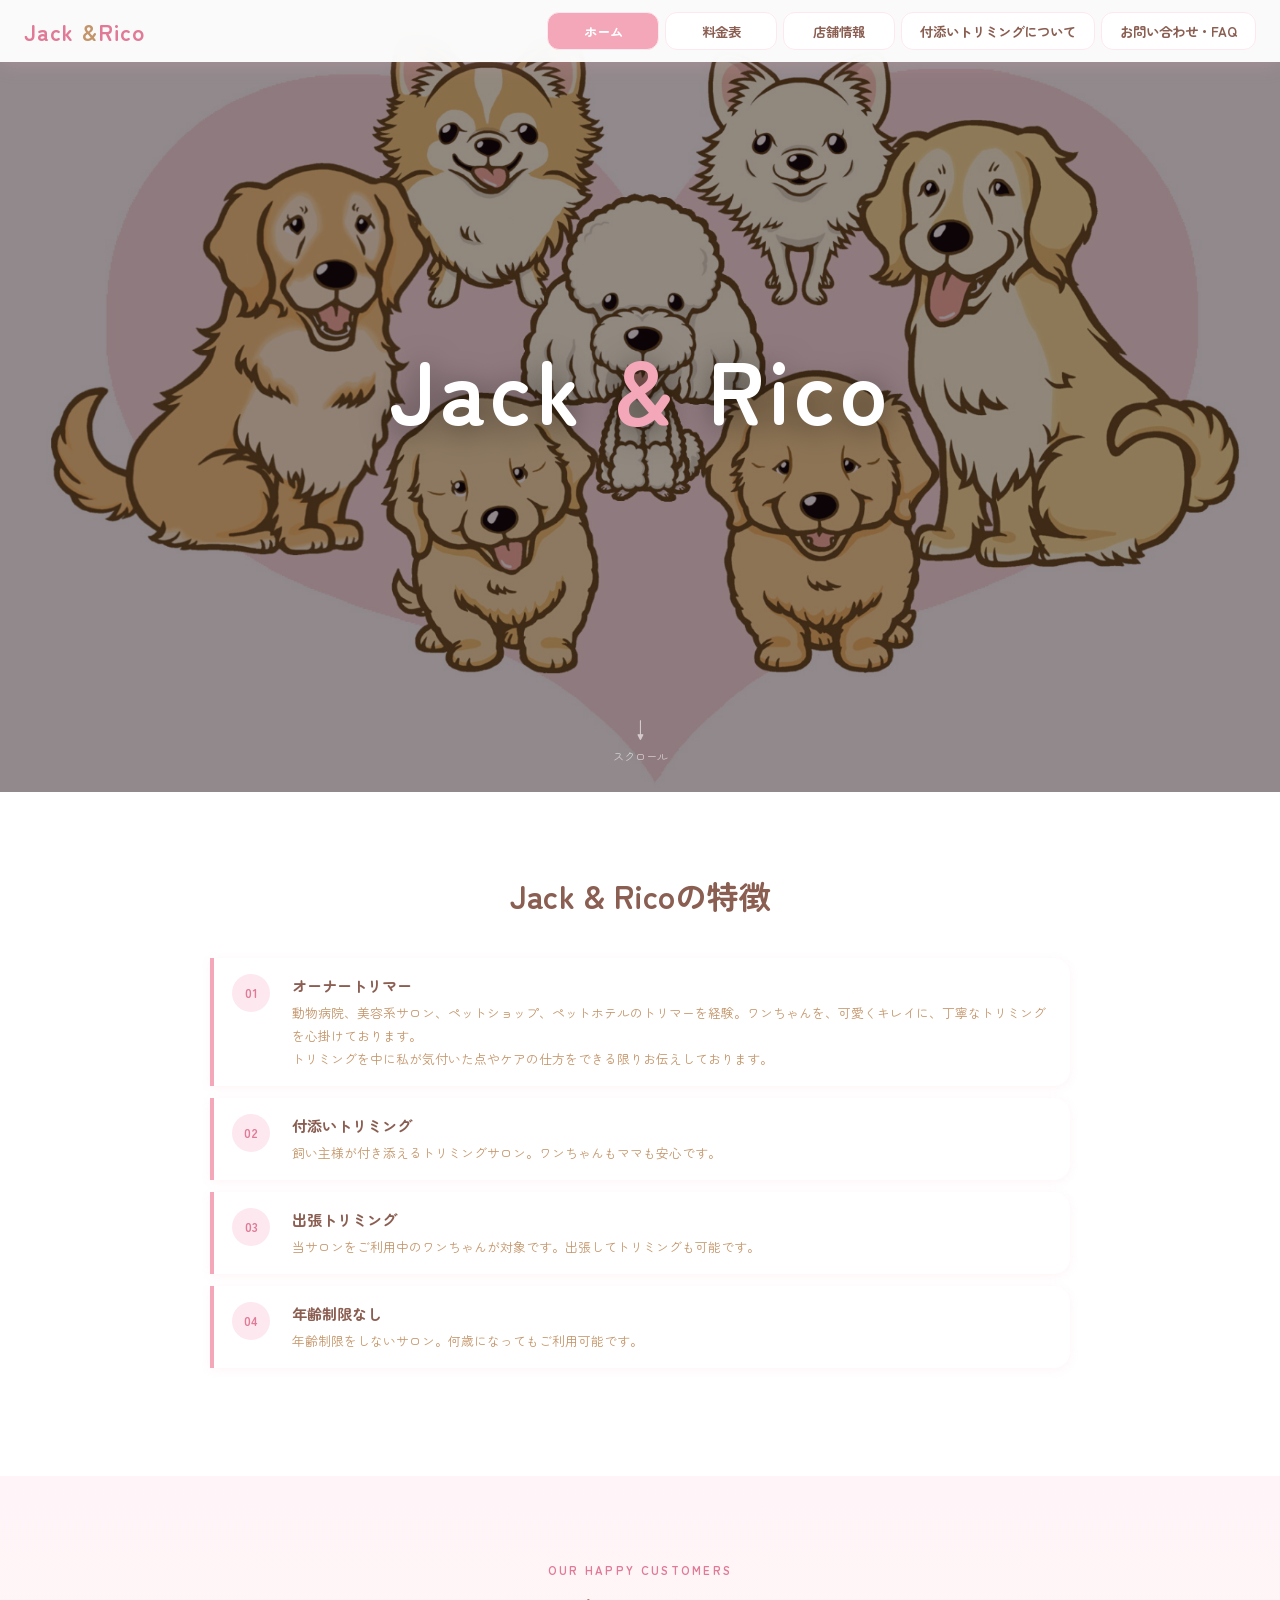
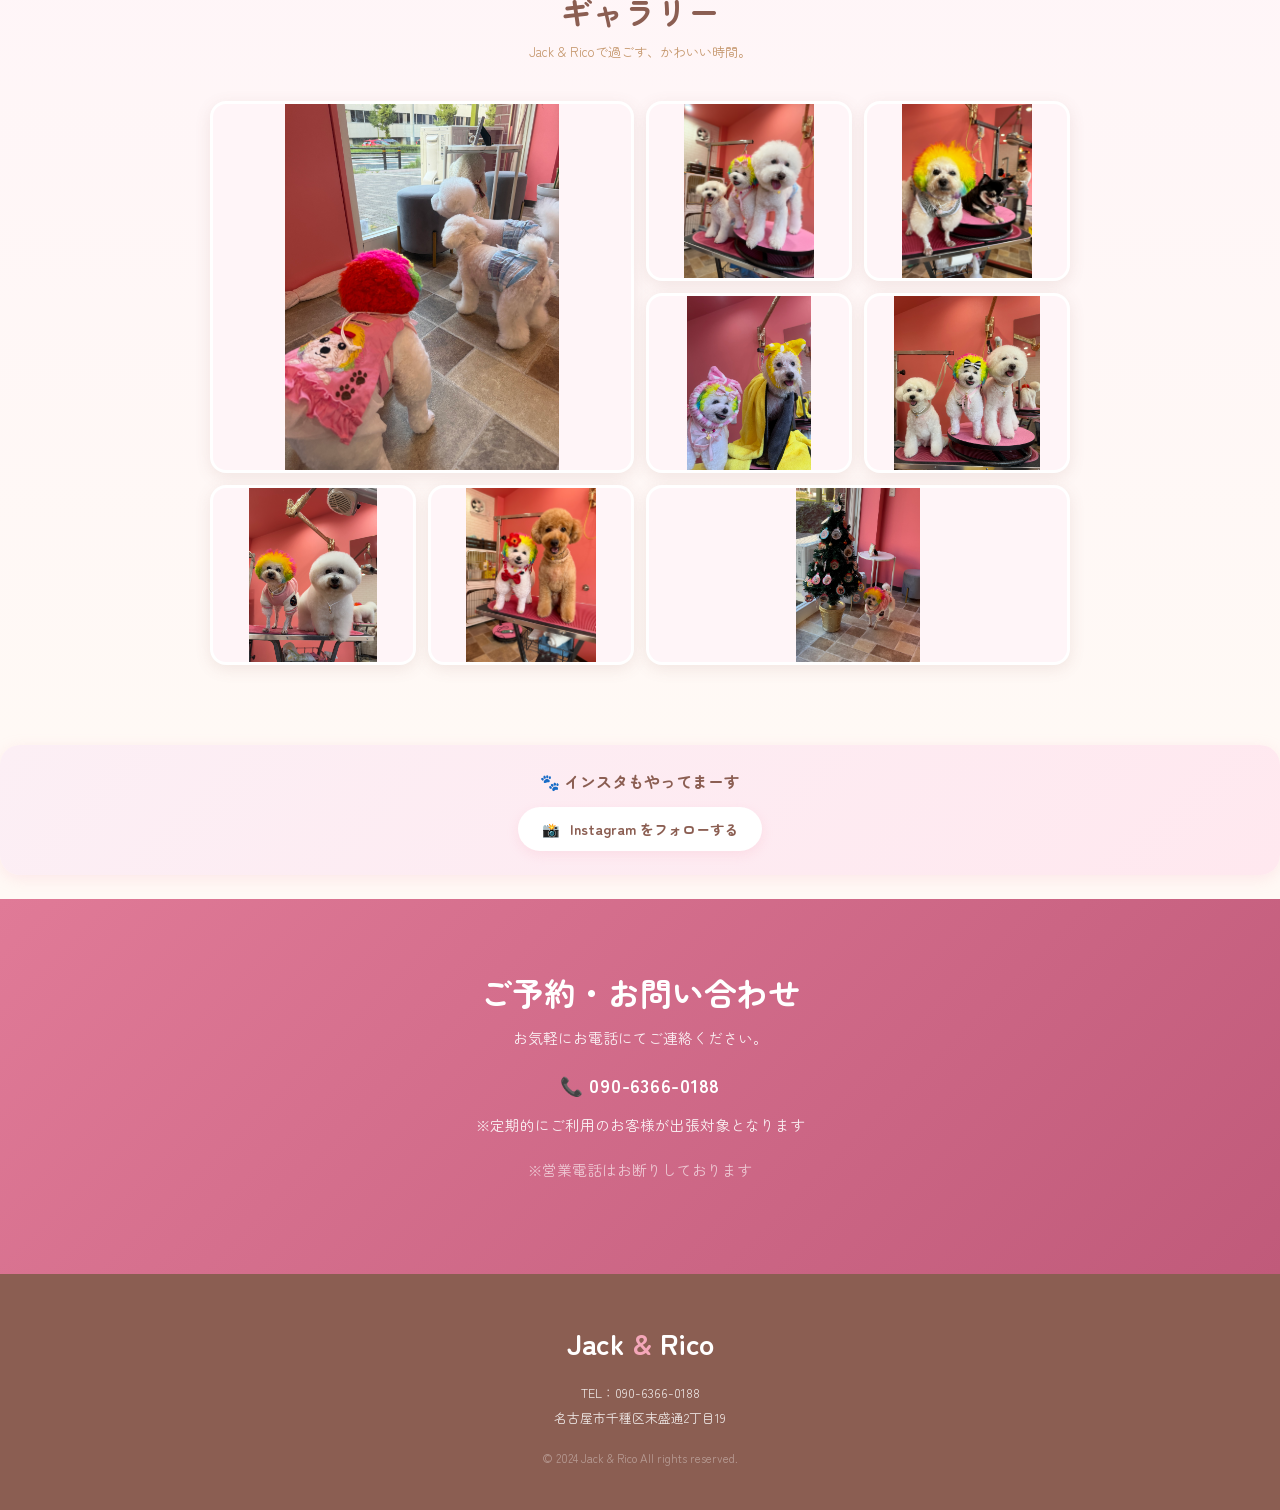
==== index.html @ 088be504 "Update index.html" ====
<!DOCTYPE html>
<html lang="ja">
<head>
  <meta charset="UTF-8">
  <meta name="viewport" content="width=device-width, initial-scale=1.0">
  <title>Jack & Rico | </title>
   
      <link rel="icon" type="image/png" href="favicon.png" sizes="48x48">
  <meta name="description" content=" Jack & Rico。定期的にご利用のお客様が対象の出張トリミングサービス。名古屋市内・市外対応。">
  <link rel="stylesheet" href="css/main.css">
  <link rel="canonical" href="https://jack-and-rico.com/">
  <link href="https://fonts.googleapis.com/css2?family=Noto+Sans+JP:wght@300;400;500;700&family=Zen+Maru+Gothic:wght@400;500;700&family=Yomogi&family=Caveat:wght@600&display=swap" rel="stylesheet">
</head>
<body>

  <!-- ナビゲーション -->
  <nav class="navbar" id="navbar">
    <a href="index.html" class="nav-logo">Jack <span class="amp">&amp;</span>Rico</a>
    <ul class="nav-links" id="navLinks">
      <li><a href="index.html" class="nav-link active">ホーム</a></li>
      <li><a href="menu.html" class="nav-link">料金表</a></li>
      <li><a href="info.html" class="nav-link ">店舗情報</a></li>
      <li><a href="trimming.html" class="nav-link">付添いトリミングについて</a></li>
       <li><a href="option.html" class="nav-link">お問い合わせ・FAQ</a></li>
    </ul>

    <button class="hamburger" id="hamburger" aria-label="ナビゲーションメニューを開く" aria-expanded="false" aria-controls="mobileMenu">
      <span class="ham-line"></span><span class="ham-line"></span><span class="ham-line"></span>
    </button>
  </nav>

  <!-- モバイルメニュー -->
  <div class="mobile-menu" id="mobileMenu" aria-hidden="true">
    <ul>
      <li><a href="index.html" class="mobile-link">🏠 ホーム</a></li>
      <li><a href="menu.html" class="mobile-link">🐾 料金表</a></li>
      <li><a href="info.html" class="mobile-link">📍 店舗情報</a></li>
      <li><a href="trimming.html" class="mobile-link">付添いトリミングについて</a></li>
      <li><a href="option.html" class="mobile-link active">💌 お問い合わせ・FAQ</a></li>
    </ul>
  </div>






  <!-- ヒーローセクション -->
  <section class="hero" id="home" aria-label="メインビジュアル">
    <div class="hero-kanban-wrap" aria-hidden="true">
      <img src="kanban1.jpg" alt="" class="hero-kanban">
    </div>
    <div class="hero-overlay">
      <div class="hero-content">
       
        <h1 class="hero-title">Jack <span class="hero-amp">&amp;</span> Rico</h1>
     
        
      </div>
    </div>
    <div class="scroll-hint" aria-hidden="true">
      <span class="scroll-arrow">↓</span>
      <span class="scroll-label">スクロール</span>
    </div>
  </section>


  <!-- 特徴セクション -->
  <section class="features" aria-labelledby="features-heading">
    <div class="container">
      <div class="section-header">
        
        <h2 class="section-title" id="features-heading">Jack &amp; Ricoの特徴</h2>
      </div>
      <div class="feature-list">
        <article class="info-feature-card">
          <span class="info-feature-number">01</span>
          <div><h3>オーナートリマー</h3><p>動物病院、美容系サロン、ペットショップ、ペットホテルのトリマーを経験。ワンちゃんを、可愛くキレイに、丁寧なトリミングを心掛けております。<br>トリミングを中に私が気付いた点やケアの仕方をできる限りお伝えしております。</p></div>
        </article>
        <article class="info-feature-card">
          <span class="info-feature-number">02</span>
          <div><h3>付添いトリミング</h3><p>飼い主様が付き添えるトリミングサロン。ワンちゃんもママも安心です。</p></div>
        </article>
        <article class="info-feature-card">
          <span class="info-feature-number">03</span>
          <div><h3>出張トリミング</h3><p>当サロンをご利用中のワンちゃんが対象です。出張してトリミングも可能です。</p></div>
        </article>
        <article class="info-feature-card">
          <span class="info-feature-number">04</span>
          <div><h3>年齢制限なし</h3><p>年齢制限をしないサロン。何歳になってもご利用可能です。</p></div>
        </article>
      </div>
    </div>
  </section>

  <!-- ギャラリー -->
  <section class="gallery-section" id="gallery" aria-labelledby="gallery-heading">
    <div class="container">
      <div class="section-header">
        <span class="eyebrow">OUR HAPPY CUSTOMERS</span>
        <h2 class="section-title" id="gallery-heading">ギャラリー</h2>
        <p class="section-sub">Jack &amp; Ricoで過ごす、かわいい時間。</p>
      </div>
      <div class="gallery-grid">
        <button class="gallery-item gallery-item--large" type="button" data-image-modal="dog1.jpeg" data-image-alt="店内で過ごすワンちゃん">
          <img src="dog1.jpeg" alt="店内で過ごすワンちゃん" loading="lazy">
        </button>
        <button class="gallery-item" type="button" data-image-modal="dog2.jpeg" data-image-alt="トリミング後のワンちゃんたち">
          <img src="dog2.jpeg" alt="トリミング後のワンちゃんたち" loading="lazy">
        </button>
        <button class="gallery-item" type="button" data-image-modal="dog3.jpeg" data-image-alt="カラフルなスタイルのワンちゃん">
          <img src="dog3.jpeg" alt="カラフルなスタイルのワンちゃん" loading="lazy">
        </button>
        <button class="gallery-item" type="button" data-image-modal="dog4.jpeg" data-image-alt="仲良く並ぶワンちゃんたち">
          <img src="dog4.jpeg" alt="仲良く並ぶワンちゃんたち" loading="lazy">
        </button>
        <button class="gallery-item" type="button" data-image-modal="dog5.jpeg" data-image-alt="トリミング台のワンちゃんたち">
          <img src="dog5.jpeg" alt="トリミング台のワンちゃんたち" loading="lazy">
        </button>
        <button class="gallery-item" type="button" data-image-modal="dog6.jpeg" data-image-alt="店内でくつろぐワンちゃん">
          <img src="dog6.jpeg" alt="店内でくつろぐワンちゃん" loading="lazy">
        </button>
         <button class="gallery-item" type="button" data-image-modal="dog8.jpeg" data-image-alt="仲良く並ぶトリミング後のワンちゃんたち">
          <img src="dog8.jpeg" alt="仲良く並ぶトリミング後のワンちゃんたち" loading="lazy">
        </button>
        <button class="gallery-item gallery-item--wide" type="button" data-image-modal="dog7.jpeg" data-image-alt="トリミングを楽しむワンちゃん">
          <img src="dog7.jpeg" alt="トリミングを楽しむワンちゃん" loading="lazy">
        </button>
       
       
      </div>
    </div>
  </section>
   <div class="sns-card">
      <h3>🐾 インスタもやってまーす</h3>
      <a href="https://www.instagram.com/jackandrico/" target="_blank" rel="noopener noreferrer" class="sns-link" aria-label="Instagramを新しいタブで開く">
        <span aria-hidden="true">📸</span> Instagram をフォローする
      </a>
    </div>

  <!-- CTA -->
  <section class="cta-section" aria-labelledby="cta-heading">
    <div class="container">
      <h2 id="cta-heading">ご予約・お問い合わせ</h2>
      <p>お気軽にお電話にてご連絡ください。</p>
    <div class="cta-contacts">
        <a href="tel:090-6366-0188" class="cta-phone" aria-label="電話番号：090-6366-0188">📞 090-6366-0188</a>
      </div>
      <p class="cta-note">※定期的にご利用のお客様が出張対象となります</p>
      <p class="footer-phone-note">※営業電話はお断りしております</p>
    </div>
  </section>

  <!-- フッター -->
  <footer class="footer" role="contentinfo">
    <div class="footer-logo">Jack <span class="footer-amp">&amp;</span> Rico</div>

    <p>TEL：090-6366-0188</p>
    <p>名古屋市千種区末盛通2丁目19</p>
    <p class="footer-copy">© 2024 Jack &amp; Rico All rights reserved.</p>
  </footer>

  <!-- ボトムナビ（モバイル） -->
  <nav class="bottom-nav" aria-label="モバイルナビゲーション">
    <ul>
      <li><a href="index.html" class="bnav-link active"><span class="bnav-icon" aria-hidden="true">🏠</span><span>ホーム</span></a></li>
      <li><a href="menu.html" class="bnav-link"><span class="bnav-icon" aria-hidden="true">🐾</span><span>メニュー</span></a></li>
      <li><a href="info.html" class="bnav-link"><span class="bnav-icon" aria-hidden="true">📍</span><span>店舗情報</span></a></li>
      <li><a href="tel:090-6366-0188" class="bnav-link" aria-label="電話をかける"><span class="bnav-icon" aria-hidden="true">📞</span><span>電話</span></a></li>
    </ul>
  </nav>

  <script src="js/main.js"></script>
</body>
</html>
---- css/main.css ----
/* =====================================================
   Jack & Rico | style.css
   - Zen Maru Gothic / Yomogi フォント採用（見やすく）
   - キャラクター吹き出し追加
   - メール問い合わせ削除
   - 電話番号下に注意事項
===================================================== */
:root {
  --pink: #F4A7B9;
  --pink-deep: #E07A97;
  --pink-light: #FDE8EF;
  --pink-pale: #FFF5F8;
  --brown: #8B5E52;
  --brown-light: #C4956A;
  --cream: #FFF9F5;
  --green: #A8D5A2;
  --text: #5A3D35;
  --shadow: 0 4px 20px rgba(244,167,185,0.18);
  --radius: 16px;
}

*, *::before, *::after { margin: 0; padding: 0; box-sizing: border-box; }

body {
  font-family: 'Zen Maru Gothic', 'Noto Sans JP', sans-serif;
  background: var(--cream);
  color: var(--text);
  overflow-x: hidden;
}

/* ===== NAVBAR ===== */
.navbar {
  position: fixed; top: 0; left: 0; right: 0; z-index: 200;
  background: rgba(255,255,255,0.96);
  -webkit-backdrop-filter: blur(12px);
  backdrop-filter: blur(12px);
  padding: 0 24px;
  display: flex; align-items: center; justify-content: space-between;
  height: 62px;
  box-shadow: 0 2px 20px rgba(244,167,185,0.22);
  transition: box-shadow 0.3s;
}
.navbar.scrolled { box-shadow: 0 4px 30px rgba(244,167,185,0.38); }

/* ロゴフォント：Zen Maru Gothic で見やすく */
.nav-logo {
  font-family: 'Zen Maru Gothic', 'Yomogi', cursive;
  font-size: 1.4rem;
  font-weight: 700;
  color: var(--pink-deep);
  text-decoration: none;
  flex-shrink: 0;
  letter-spacing: 0.05em;
}
.nav-logo .amp { color: var(--brown-light); }

.nav-links { display: flex; gap: 6px; list-style: none; }
.nav-links .nav-link {
  display: inline-flex; align-items: center; justify-content: center;
  min-width: 112px; min-height: 38px;
  text-decoration: none; color: var(--brown);
  font-size: 0.84rem; font-weight: 700;
  padding: 8px 18px; border: 1px solid var(--pink-light);
  border-radius: 12px; transition: all 0.3s;
  background: white;
}
.nav-links .nav-link:hover,
.nav-links .nav-link.active { background: var(--pink); color: white; }

/* 電話番号＋注意事項 */
.nav-tel {
  display: flex;
  flex-direction: column;
  align-items: flex-end;
  font-size: 0.82rem;
  color: var(--pink-deep);
  font-weight: 700;
  text-decoration: none;
  white-space: nowrap;
  transition: opacity 0.2s;
  line-height: 1.3;
}
.nav-tel:hover { opacity: 0.75; }
.nav-tel-note {
  font-size: 0.6rem;
  font-weight: 400;
  color: var(--brown-light);
  background: var(--pink-pale);
  padding: 1px 6px;
  border-radius: 8px;
  margin-top: 2px;
}

/* インラインスタイル用クラス */
.mobile-tel-note {
  display: block;
  font-size: 0.72rem;
  opacity: 0.75;
  margin-top: 2px;
}

/* ハンバーガー */
.hamburger {
  display: none; flex-direction: column; gap: 5px;
  background: none; border: none; cursor: pointer; padding: 6px;
  border-radius: 8px; transition: background 0.2s;
}
.hamburger:hover { background: var(--pink-pale); }
.ham-line {
  display: block; width: 24px; height: 2px;
  background: var(--brown); border-radius: 2px; transition: all 0.3s;
}
.hamburger.open .ham-line:nth-child(1) { transform: translateY(7px) rotate(45deg); }
.hamburger.open .ham-line:nth-child(2) { opacity: 0; }
.hamburger.open .ham-line:nth-child(3) { transform: translateY(-7px) rotate(-45deg); }

/* モバイルメニュー */
.mobile-menu {
  display: none; position: fixed; top: 62px; left: 0; right: 0;
  background: white; z-index: 190;
  box-shadow: 0 8px 30px rgba(0,0,0,0.12);
  transform: translateY(-10px); opacity: 0;
  transition: transform 0.3s ease, opacity 0.3s ease;
  pointer-events: none;
}
.mobile-menu.open {
  display: block; transform: translateY(0); opacity: 1; pointer-events: auto;
}
.mobile-menu ul { list-style: none; }
.mobile-link {
  display: block; padding: 15px 28px;
  text-decoration: none; color: var(--brown);
  font-size: 0.95rem; font-weight: 500;
  border-bottom: 1px solid var(--pink-light);
  transition: background 0.2s, padding-left 0.2s;
}
.mobile-link:hover { background: var(--pink-pale); padding-left: 36px; }
.mobile-tel { color: var(--pink-deep); font-weight: 700; }

/* ===== 注意事項バナー ===== */
.notice-banner {
  background: linear-gradient(135deg, #FFF3CD, #FFE8A3);
  border-bottom: 2px solid #F0C040;
  margin-top: 62px;
}
.notice-inner {
  max-width: 900px; margin: 0 auto;
  padding: 12px 20px;
  display: flex; align-items: flex-start; gap: 10px;
  font-size: 0.84rem; color: #7A5C00; line-height: 1.6;
}
.notice-inner > span { font-size: 1.1rem; flex-shrink: 0; margin-top: 1px; }
.notice-icon { font-size: 1.1rem; flex-shrink: 0; }

/* ===== HERO ===== */
.hero {
  position: relative; min-height: 88vh;
  display: flex; align-items: center; justify-content: center;
  overflow: hidden; background: #1a0a10;
}
.hero-kanban-wrap {
  position: absolute; inset: 0;
  display: flex; align-items: center; justify-content: center;
}
.hero-kanban {
  width: 100%; height: 100%;
  object-fit: cover; object-position: center;
  opacity: 0.52; transition: opacity 0.5s ease;
}
.hero-overlay {
  position: relative; z-index: 2;
  text-align: center; padding: 40px 20px;
}
.hero-content { animation: fadeUp 1s ease both; }

@keyframes fadeUp {
  from { opacity: 0; transform: translateY(30px); }
  to   { opacity: 1; transform: translateY(0); }
}

.hero-sub {
  font-size: 0.95rem; color: rgba(255,255,255,0.85);
  letter-spacing: 0.2em; margin-bottom: 12px;
}

/* ヒーロータイトル：Zen Maru Gothic で親しみやすく */
.hero-title {
  font-family: 'Zen Maru Gothic', 'Yomogi', cursive;
  font-size: clamp(3rem, 9vw, 5.5rem); color: white;
  font-weight: 700;
  text-shadow: 0 4px 30px rgba(0,0,0,0.5);
  margin-bottom: 18px; line-height: 1.15;
  letter-spacing: 0.05em;
}
.hero-amp { color: var(--pink); }

.hero-desc {
  font-size: clamp(1rem, 2.5vw, 1.2rem);
  color: rgba(255,255,255,0.88);
  margin-bottom: 36px; line-height: 1.8;
}
.hero-btns { display: flex; gap: 16px; justify-content: center; flex-wrap: wrap; }

/* スクロールヒント */
.scroll-hint {
  position: absolute; bottom: 28px; left: 50%;
  transform: translateX(-50%); z-index: 3;
  display: flex; flex-direction: column; align-items: center; gap: 4px;
  color: rgba(255,255,255,0.6); font-size: 0.7rem;
  animation: bounce 2s infinite;
}
.scroll-arrow { font-size: 1.4rem; }
@keyframes bounce {
  0%,100% { transform: translateX(-50%) translateY(0); }
  50%      { transform: translateX(-50%) translateY(8px); }
}

/* ===== BUTTONS ===== */
.btn {
  display: inline-flex; align-items: center; justify-content: center;
  gap: 6px; padding: 14px 34px; border-radius: 50px;
  font-size: 0.92rem; font-weight: 700; text-decoration: none;
  transition: transform 0.25s, box-shadow 0.25s; border: 2px solid transparent;
  cursor: pointer; font-family: 'Zen Maru Gothic', sans-serif;
}
.btn:focus-visible { outline: 3px solid var(--pink-deep); outline-offset: 3px; }

.btn-primary {
  background: linear-gradient(135deg, var(--pink), var(--pink-deep));
  color: white; box-shadow: 0 6px 20px rgba(224,122,151,0.4);
}
.btn-primary:hover { transform: translateY(-3px); box-shadow: 0 10px 28px rgba(224,122,151,0.5); }
.btn-primary:active { transform: translateY(0); }

/* 大きな電話ボタン */
.btn-tel-large {
  display: flex; flex-direction: column; align-items: center;
  padding: 18px 40px; gap: 4px;
}
.tel-icon { font-size: 1.4rem; }
.tel-num { font-size: 1.3rem; font-weight: 700; letter-spacing: 0.05em; }
.tel-label { font-size: 0.72rem; font-weight: 400; opacity: 0.85; }

.btn-outline {
  background: transparent; color: white;
  border-color: rgba(255,255,255,0.7);
}
.btn-outline:hover { background: rgba(255,255,255,0.15); transform: translateY(-3px); }

.btn-sm {
  display: inline-flex; align-items: center; justify-content: center;
  padding: 10px 22px; font-size: 0.82rem;
  background: linear-gradient(135deg, var(--pink), var(--pink-deep));
  color: white; border-radius: 50px; font-weight: 700;
  text-decoration: none; transition: transform 0.25s, box-shadow 0.25s;
  font-family: 'Zen Maru Gothic', sans-serif;
}
.btn-sm:hover { transform: translateY(-2px); box-shadow: 0 6px 16px rgba(224,122,151,0.35); }
.btn-sm:focus-visible { outline: 3px solid var(--pink-deep); outline-offset: 3px; }

.btn-white {
  display: inline-flex; align-items: center; gap: 8px;
  background: white; color: var(--pink-deep);
  padding: 12px 28px; border-radius: 30px;
  font-weight: 700; font-size: 0.9rem; text-decoration: none;
  box-shadow: 0 4px 15px rgba(0,0,0,0.15); transition: transform 0.2s;
  font-family: 'Zen Maru Gothic', sans-serif;
}
.btn-white:hover { transform: translateY(-3px); }

/* ===== CONTAINER & SECTION ===== */
.container { max-width: 900px; margin: 0 auto; padding: 0 20px; }

.section-header { text-align: center; margin-bottom: 40px; }
.eyebrow {
  display: inline-block; font-size: 0.72rem; font-weight: 700;
  letter-spacing: 0.2em; color: var(--pink-deep); margin-bottom: 10px;
}
.section-title {
  font-family: 'Zen Maru Gothic', cursive;
  font-size: clamp(1.4rem,4vw,2rem); font-weight: 700; color: var(--brown); margin-bottom: 8px;
}
.section-sub { font-size: 0.82rem; color: var(--brown-light); }

/* ===== フェードインアニメーション ===== */
.fade-in {
  opacity: 0; transform: translateY(24px);
  transition: opacity 0.65s ease, transform 0.65s ease;
}
.fade-in.visible { opacity: 1; transform: translateY(0); }

/* ===== キャラクター吹き出し ===== */
.chara-guide {
  display: flex;
  align-items: flex-end;
  gap: 12px;
  padding: 20px 24px;
  position: relative;
}

/* ホームページ用 */
.chara-guide--home {
  background: var(--pink-pale);
  justify-content: center;
  padding: 24px 20px 0;
}

/* 料金ページ上部 */
.chara-guide--menu-top {
  background: linear-gradient(135deg, #fff8fb, #fde8ef);
  justify-content: flex-start;
  border-bottom: 1px solid var(--pink-light);
}

/* タブ内 */
.chara-guide--tab {
  justify-content: center;
  margin: 24px 0 0;
  padding: 16px 20px;
  background: var(--pink-pale);
  border-radius: var(--radius);
}

/* 料金セクション */
.chara-guide--price {
  justify-content: flex-end;
  max-width: 900px;
  margin: 0 auto;
  padding: 16px 20px 0;
}

/* 店舗情報 */
.chara-guide--info-top {
  justify-content: flex-start;
  margin-bottom: 20px;
}
.chara-guide--info-mid {
  justify-content: flex-end;
  margin: 8px 0 24px;
}
.chara-guide--contact {
  justify-content: flex-start;
  margin-bottom: 16px;
}

/* キャラクター画像サイズ */
.chara-img {
  object-fit: contain;
  flex-shrink: 0;
  filter: drop-shadow(0 2px 8px rgba(0,0,0,0.12));
}
.chara-img--home { width: 320px; height: 320px; max-width: 98vw; max-height: 60vh; }
.chara-img--menu { width: 260px; height: 260px; max-width: 98vw; max-height: 60vh; }
.chara-img--tab  { width: 260px; height: 260px; max-width: 98vw; max-height: 60vh; }
.chara-img--price { width: 280px; height: 280px; max-width: 98vw; max-height: 60vh; }
.chara-img--info  { width: 280px; height: 280px; max-width: 98vw; max-height: 60vh; }
.chara-img--info-sm { width: 220px; height: 220px; max-width: 98vw; max-height: 60vh; }
.chara-img--contact { width: 220px; height: 220px; max-width: 98vw; max-height: 60vh; }

/* 吹き出し共通 */
.chara-bubble {
  background: white;
  border: 2px solid var(--pink-light);
  border-radius: 18px;
  padding: 12px 16px;
  font-size: 0.82rem;
  line-height: 1.7;
  color: var(--text);
  position: relative;
  box-shadow: 0 3px 12px rgba(244,167,185,0.2);
  max-width: 260px;
}

/* 左向き（キャラ右側に吹き出し） */
.bubble-tail-left::before {
  content: '';
  position: absolute;
  left: -12px; top: 50%;
  transform: translateY(-50%);
  border: 6px solid transparent;
  border-right-color: var(--pink-light);
}
.bubble-tail-left::after {
  content: '';
  position: absolute;
  left: -9px; top: 50%;
  transform: translateY(-50%);
  border: 5px solid transparent;
  border-right-color: white;
}

/* 右向き（キャラ左側に吹き出し） */
.bubble-tail-right::before {
  content: '';
  position: absolute;
  right: -12px; top: 50%;
  transform: translateY(-50%);
  border: 6px solid transparent;
  border-left-color: var(--pink-light);
}
.bubble-tail-right::after {
  content: '';
  position: absolute;
  right: -9px; top: 50%;
  transform: translateY(-50%);
  border: 5px solid transparent;
  border-left-color: white;
}

/* ===== FEATURES ===== */
.features { padding: 80px 0; background: white; }
.features-grid { display: grid; grid-template-columns: repeat(auto-fit, minmax(200px,1fr)); gap: 24px; }
.feature-card {
  background: var(--pink-pale); border-radius: var(--radius);
  padding: 32px 24px; text-align: center;
  border: 1px solid var(--pink-light);
  transition: transform 0.3s, box-shadow 0.3s, opacity 0.65s ease;
}
.feature-card:hover { transform: translateY(-8px); box-shadow: var(--shadow); }
.feature-icon { font-size: 2.5rem; margin-bottom: 14px; }
.feature-card h3 {
  font-family: 'Zen Maru Gothic', sans-serif;
  font-size: 1rem; font-weight: 700; color: var(--brown); margin-bottom: 10px;
}
.feature-card p { font-size: 0.82rem; color: var(--brown-light); line-height: 1.7; }

/* ===== TARGET ===== */
.target-section { padding: 60px 0; background: linear-gradient(135deg, #fff0f5, #fde8ef); }
.target-card {
  background: white; border-radius: 20px; padding: 48px 40px;
  text-align: center; box-shadow: var(--shadow); max-width: 700px; margin: 0 auto;
}
.target-icon { font-size: 3rem; display: block; margin-bottom: 16px; }
.target-card h2 {
  font-family: 'Zen Maru Gothic', sans-serif;
  font-size: clamp(1.1rem,3vw,1.5rem); font-weight: 700; color: var(--brown); margin-bottom: 16px;
}
.target-desc { font-size: 0.9rem; line-height: 1.9; color: var(--brown-light); margin-bottom: 28px; }

/* ===== PRICE PREVIEW ===== */
.price-preview { padding: 80px 0 40px; background: var(--cream); }
.price-cards { display: grid; grid-template-columns: repeat(auto-fit, minmax(240px,1fr)); gap: 24px; }
.price-card {
  background: white; border-radius: var(--radius); padding: 32px 24px;
  text-align: center; box-shadow: var(--shadow); border-top: 4px solid var(--pink);
  transition: transform 0.3s, box-shadow 0.3s;
}
.price-card:hover { transform: translateY(-6px); box-shadow: 0 12px 32px rgba(244,167,185,0.28); }
.price-card-icon { font-size: 2.2rem; margin-bottom: 12px; }
.price-card h3 {
  font-family: 'Zen Maru Gothic', sans-serif;
  font-size: 1.05rem; font-weight: 700; color: var(--brown); margin-bottom: 10px;
}
.price-card p { font-size: 0.8rem; color: var(--brown-light); line-height: 1.7; margin-bottom: 20px; }

/* ===== CTA ===== */
.cta-section {
  background: linear-gradient(135deg, var(--pink-deep), #c05a7a);
  padding: 70px 20px; text-align: center; color: white;
}
.cta-section h2 {
  font-family: 'Zen Maru Gothic', sans-serif;
  font-size: clamp(1.4rem,4vw,2rem); font-weight: 700; margin-bottom: 12px;
}
.cta-section p { font-size: 0.92rem; opacity: 0.9; margin-bottom: 24px; }
.cta-note { font-size: 0.78rem; opacity: 0.75; margin-top: 16px; }
.cta-contacts { display: flex; gap: 16px; justify-content: center; flex-wrap: wrap; }
.cta-btn {
  display: inline-flex; align-items: center; gap: 8px;
  padding: 14px 30px; border-radius: 50px;
  font-size: 0.9rem; font-weight: 700; text-decoration: none; transition: all 0.3s;
  font-family: 'Zen Maru Gothic', sans-serif;
}
.cta-tel { background: white; color: var(--pink-deep); }
.cta-tel:hover { transform: translateY(-3px); box-shadow: 0 8px 20px rgba(0,0,0,0.2); }
.plain-phone {
  display: inline-block;
  color: var(--pink-deep);
  font-size: 1.2rem;
  font-weight: 700;
  text-decoration: none;
  letter-spacing: 0.04em;
}
.plain-phone:hover { text-decoration: underline; }
.plain-phone--dark { color: white; }
.cta-phone {
  color: white;
  font-size: 1.15rem;
  font-weight: 700;
  text-decoration: none;
  letter-spacing: 0.04em;
}
.cta-phone:hover { text-decoration: underline; }
.phone-note {
  font-size: 0.76rem;
  line-height: 1.5;
  margin: 8px 0 0;
}
.phone-note--light { color: rgba(255,255,255,0.82); }

/* ===== FOOTER ===== */
.footer {
  background: var(--brown); color: rgba(255,255,255,0.85);
  padding: 40px 20px; text-align: center;
  font-size: 0.8rem; line-height: 2;
}
.footer-logo {
  font-family: 'Zen Maru Gothic', 'Yomogi', cursive;
  font-size: 1.8rem; font-weight: 700;
  color: white; margin-bottom: 8px;
}
.footer-amp { color: var(--pink); }
.footer-copy { margin-top: 16px; opacity: 0.45; font-size: 0.72rem; }
.footer-phone-note { font-size: 0.72rem; color: rgba(255,255,255,0.7); }

/* ===== BOTTOM NAV ===== */
.bottom-nav {
  display: none; position: fixed; bottom: 0; left: 0; right: 0;
  background: white; box-shadow: 0 -2px 20px rgba(244,167,185,0.3);
  z-index: 100; padding: 8px 0 12px;
}
.bottom-nav ul { display: flex; justify-content: space-around; list-style: none; }
.bnav-link {
  display: flex; flex-direction: column; align-items: center;
  text-decoration: none; color: var(--brown-light);
  font-size: 0.65rem; font-weight: 500; gap: 3px; transition: color 0.2s;
}
.bnav-link:hover, .bnav-link.active { color: var(--pink-deep); }
.bnav-icon { font-size: 1.4rem; }

/* ============================================
   PAGE HEADER（menu・info共通）
============================================ */
.page-header {
  background: linear-gradient(135deg, #fff0f5, #ffe0ea);
  padding: 28px 20px 24px; text-align: center;
  position: relative; overflow: hidden;
}
.page-header::before {
  content: '🐾🐾🐾🐾🐾';
  position: absolute; font-size: 3rem; opacity: 0.05;
  letter-spacing: 28px; top: 16px; left: 0; right: 0; pointer-events: none;
}
.page-header h1 {
  font-family: 'Zen Maru Gothic', sans-serif;
  font-size: clamp(1.5rem,4vw,2rem); color: var(--pink-deep); font-weight: 700;
}
.page-header p { font-size: 0.78rem; color: var(--brown-light); margin-top: 6px; }

/* ============================================
   MENU.HTML スタイル
============================================ */
.tab-bar {
  display: flex; background: white;
  box-shadow: 0 2px 12px rgba(244,167,185,0.2);
  position: sticky; top: 62px; z-index: 50;
  margin-top: 62px;
  overflow-x: auto; overflow-y: hidden;
}
.tab-bar::-webkit-scrollbar { height: 0; width: 0; display: none; }

.tab-btn {
  flex: 1; min-width: 110px; padding: 14px 8px;
  border: none; background: transparent;
  font-family: 'Zen Maru Gothic', 'Noto Sans JP', sans-serif;
  font-size: 0.8rem; font-weight: 700; color: var(--brown-light);
  cursor: pointer; border-bottom: 3px solid transparent;
  transition: all 0.3s; white-space: nowrap;
}
.tab-btn:hover { background: var(--pink-pale); color: var(--pink-deep); }
.tab-btn.active {
  color: var(--pink-deep); border-bottom-color: var(--pink-deep);
  background: var(--pink-pale);
}
.tab-btn:focus-visible { outline: 3px solid var(--pink-deep); outline-offset: -3px; }

.menu-content { max-width: 840px; margin: 0 auto; padding: 24px 16px 80px; }
.tab-panel { display: none; }
.tab-panel.active { display: block; animation: fadeIn 0.35s ease; }

@keyframes fadeIn {
  from { opacity: 0; transform: translateY(8px); }
  to   { opacity: 1; transform: translateY(0); }
}

.menu-notice {
  background: linear-gradient(135deg, #fff8fb, #fde8ef);
  border: 1px solid var(--pink-light); border-radius: var(--radius);
  padding: 16px 20px; display: flex; gap: 12px; align-items: flex-start;
  font-size: 0.83rem; line-height: 1.7; color: var(--text); margin-bottom: 24px;
}
.menu-notice > span { font-size: 1.6rem; flex-shrink: 0; }

.menu-section-title {
  display: flex; align-items: center; gap: 10px;
  font-family: 'Zen Maru Gothic', sans-serif;
  font-size: 1.05rem; font-weight: 700; color: var(--brown);
  margin: 28px 0 14px; padding-bottom: 8px;
  border-bottom: 2px dashed var(--pink);
}
.menu-section-title .icon { font-size: 1.3rem; }

/* 料金テーブル */
.price-table {
  width: 100%; border-collapse: collapse; font-size: 0.82rem;
  background: white; border-radius: var(--radius); overflow: hidden;
  box-shadow: var(--shadow); margin-bottom: 20px;
  table-layout: fixed;
}
.price-table th:first-child,
.price-table td:first-child { width: 56%; }
.price-table th:not(:first-child),
.price-table td:not(:first-child) { width: 22%; }
.price-table th {
  background: linear-gradient(135deg, var(--pink), var(--pink-deep));
  color: white; padding: 11px 12px; text-align: center;
  font-size: 0.78rem; font-weight: 700;
}
.price-table th:first-child { text-align: left; }
.price-table td { padding: 11px 12px; border-bottom: 1px solid #f8e8ef; vertical-align: middle; }
.price-table td:not(:first-child) { text-align: center; font-weight: 600; color: var(--pink-deep); }
.price-table tr:last-child td { border-bottom: none; }
.price-table tr:nth-child(even) td { background: #fff8fb; }
.price-dash { color: #ccc; font-weight: 700; font-size: 1rem; }
.inquiry-cell { text-align: center !important; color: var(--pink-deep) !important; font-weight: 700 !important; }
.travel-fee-note {
  color: #c7475f;
  font-size: 0.82rem;
  font-weight: 700;
  line-height: 1.8;
  margin: -6px 0 18px;
  text-align:left;
}

/* ケアテーブル */
.care-table {
  width: 100%; border-collapse: collapse; font-size: 0.8rem;
  background: white; border-radius: var(--radius); overflow: hidden;
  box-shadow: var(--shadow); margin: 0 0 24px;
  table-layout: fixed;
}
.care-table--options td:first-child { width: 65%; }
.care-table--options td:last-child { width: 35%; }
.care-table--care td:first-child { width: 58%; }
.care-table--care td:not(:first-child) { width: 21%; }
.care-table .tbl-header { background: linear-gradient(135deg, var(--green), #6fbf73); color: white; padding: 10px 14px; font-size: 0.85rem; font-weight: 700; }
.care-table .tbl-header.orange-head { background: linear-gradient(135deg, #F4A460, #D2691E); }
.care-table tr td { padding: 11px 14px; border-bottom: 1px solid #f5eeee; vertical-align: middle; line-height: 1.6; }
.care-table tr:last-child td { border-bottom: none; }
.care-table tr:nth-child(even) td { background: #fdf8f9; }
.care-table td.price-col { text-align: center; white-space: nowrap; color: var(--pink-deep); font-weight: 700; font-size: 0.85rem; }
.care-table th { background: #f9a6c7; color: var(--text); padding: 10px; text-align: center; font-size: 0.8rem; }
.care-table th:first-child { text-align: left; }
.care-table .care-header { background: #fff29a; color: var(--text); }
.care-table .care-size-header { background: #f9a6c7; color: var(--text); }
.tax-note--lead { color: var(--text); margin: -6px 0 14px; font-weight: 700; }

.document-card {
  margin: 0 0 24px;
  background: white;
  border-radius: var(--radius);
  padding: 12px;
  box-shadow: var(--shadow);
}
.document-preview {
  display: block;
  width: 100%;
  border: 0;
  padding: 0;
  background: #fff8fb;
  cursor: zoom-in;
  position: relative;
}
.document-image {
  display: block;
  width: 100%;
  height: auto;
  max-height: 720px;
  object-fit: contain;
}
.document-zoom {
  display: block;
  padding: 9px 8px 2px;
  color: var(--pink-deep);
  font-size: 0.75rem;
  text-align: center;
}
.document-card figcaption {
  color: var(--brown);
  font-size: 0.8rem;
  line-height: 1.6;
  text-align: center;
  padding-top: 8px;
}
.document-subtitle {
  color: var(--brown);
  font-family: 'Zen Maru Gothic', sans-serif;
  font-size: 1rem;
  font-weight: 700;
  margin: 28px 0 12px;
  padding-bottom: 8px;
  border-bottom: 2px dashed var(--pink);
}
.document-card--check { margin-bottom: 0; }
.agreement-card {
  background: white;
  border: 1px solid var(--pink-light);
  border-top: 5px solid var(--pink-deep);
  border-radius: var(--radius);
  padding: 22px 24px;
  margin-bottom: 0;
  box-shadow: var(--shadow);
  color: var(--text);
  font-size: 0.8rem;
  line-height: 1.8;
}
.agreement-lead,
.agreement-intro { margin-bottom: 16px; }
.agreement-intro {
  background: var(--pink-pale);
  border-radius: 10px;
  padding: 12px 14px;
}
.agreement-section {
  border-top: 1px solid var(--pink-light);
  padding: 16px 0 2px;
}
.agreement-section h3 {
  color: var(--pink-deep);
  font-family: 'Zen Maru Gothic', sans-serif;
  font-size: 0.92rem;
  margin-bottom: 6px;
}
.agreement-subheading {
  color: var(--brown);
  font-weight: 700;
  margin-bottom: 6px;
}
.agreement-section p { margin-bottom: 4px; }
.agreement-section ul {
  list-style: none;
  padding-left: 0;
}
.agreement-section li {
  position: relative;
  padding-left: 1.2em;
  margin-bottom: 6px;
}
.agreement-section li::before {
  content: '□';
  position: absolute;
  left: 0;
  color: var(--pink-deep);
  font-weight: 700;
}
.agreement-signature {
  margin-top: 18px;
  padding-top: 14px;
  border-top: 2px dashed var(--pink);
  color: var(--brown);
  font-weight: 700;
  text-align: center;
}
.image-modal {
  position: fixed;
  inset: 0;
  z-index: 500;
  display: none;
  align-items: center;
  justify-content: center;
  padding: 24px;
  background: rgba(45, 24, 30, 0.86);
}
.image-modal.is-open { display: flex; }
.image-modal-image {
  display: block;
  max-width: min(96vw, 1100px);
  max-height: 92vh;
  width: auto;
  height: auto;
  object-fit: contain;
  background: white;
}
.image-modal-close {
  position: absolute;
  top: 16px;
  right: 18px;
  width: 42px;
  height: 42px;
  border: 0;
  border-radius: 50%;
  background: white;
  color: var(--brown);
  font-size: 1.8rem;
  line-height: 1;
  cursor: pointer;
}
body.modal-open { overflow: hidden; }

/* 追加料金テーブル */
.surcharge-table {
  width: 100%; border-collapse: collapse; font-size: 0.78rem;
  background: white; border-radius: var(--radius); overflow: hidden;
  box-shadow: var(--shadow); margin-bottom: 20px;
}
.surcharge-header { background: linear-gradient(135deg, #F08080, #CD5C5C); color: white; padding: 10px 14px; font-size: 0.85rem; font-weight: 700; }
.surcharge-table tr td { padding: 8px 14px; border-bottom: 1px solid #fdeaea; vertical-align: top; line-height: 1.5; }
.surcharge-table tr:last-child td { border-bottom: none; }
.surcharge-table tr:nth-child(even) td { background: #fff8f8; }
.surcharge-table td.surcharge-price { text-align: right; white-space: nowrap; color: #cd5c5c; font-weight: 700; width: 42%; }
.surcharge-size-row { text-align: right; color: #352420; font-size: 0.75rem; }
.alert-text { color: #e07a97; font-weight: 700; }
.menu-cancel-table { margin-bottom: 8px; }
.menu-cancel-table th:last-child,
.menu-cancel-table td:last-child { width: 68%; }
.menu-cancel-note { margin: 8px 0 24px; color: #000000; font-size: 2.1rem; line-height: 1.8; font-weight: 700; }

/* ノートカード */
.note-card {
  background: white; border-left: 4px solid var(--pink);
  border-radius: 0 var(--radius) var(--radius) 0;
  padding: 14px 16px; font-size: 0.8rem; line-height: 1.8;
  color: var(--text); margin-bottom: 16px;
  box-shadow: 0 2px 10px rgba(244,167,185,0.12);
}
.note-card.green-note { border-left-color: var(--green); }
.note-card.note-red { border-left-color: #F08080; }
.note-card h4 {
  font-family: 'Zen Maru Gothic', sans-serif;
  font-size: 0.85rem; font-weight: 700; color: var(--brown); margin-bottom: 8px;
}

.include-list { list-style: none; display: flex; flex-wrap: wrap; gap: 6px 16px; font-size: 0.82rem; }

.course-includes { display: grid; grid-template-columns: 1fr 1fr; gap: 16px; margin-top: 8px; font-size: 0.8rem; }
.course-label { display: block; color: var(--pink-deep); font-weight: 700; margin-bottom: 6px; }
.course-includes ul { list-style: none; line-height: 2; }

.tax-note { font-size: 0.72rem; color: var(--text); text-align: right; margin-top: 12px; font-weight: 700; }

/* メニューページ電話バー */
.menu-contact-bar {
  background: linear-gradient(135deg, var(--pink-deep), #c05a7a);
  padding: 24px 20px; text-align: center; color: white;
}
.menu-contact-text { font-size: 0.85rem; margin-bottom: 14px; opacity: 0.9; }
.btn-tel-bar {
  display: inline-flex; align-items: center; gap: 10px;
  background: white; color: var(--pink-deep);
  padding: 14px 32px; border-radius: 50px;
  font-family: 'Zen Maru Gothic', sans-serif;
  font-weight: 700; font-size: 1rem; text-decoration: none;
  box-shadow: 0 4px 15px rgba(0,0,0,0.15); transition: transform 0.2s;
}
.btn-tel-bar:hover { transform: translateY(-3px); }
.tel-bar-icon { font-size: 1.2rem; }
.tel-bar-num { font-size: 1.1rem; letter-spacing: 0.05em; }
.menu-contact-phone {
  display: inline-block;
  color: white;
  font-size: 1.15rem;
  font-weight: 700;
  text-decoration: none;
  letter-spacing: 0.04em;
}
.menu-contact-phone:hover { text-decoration: underline; }

/* ============================================
   INFO.HTML スタイル
============================================ */
.info-content { max-width: 760px; margin: 0 auto; padding: 30px 16px 80px; }

.contact-hero {
  background: linear-gradient(135deg, var(--pink-deep), #d4648a);
  border-radius: 24px; padding: 36px 28px; text-align: center;
  color: white; margin-bottom: 28px;
  box-shadow: 0 8px 30px rgba(224,122,151,0.35);
}
.contact-badge {
  background: rgba(255,255,255,0.25); display: inline-block;
  padding: 6px 20px; border-radius: 20px;
  font-size: 0.85rem; font-weight: 700; margin-bottom: 16px;
}
.contact-tel-link { text-decoration: none; }
.contact-tel {
  font-family: 'Caveat', cursive;
  font-size: clamp(2.2rem, 8vw, 3.5rem); font-weight: 600;
  display: block; letter-spacing: 0.05em; margin-bottom: 8px;
  text-shadow: 2px 2px 8px rgba(0,0,0,0.2); color: white;
  transition: opacity 0.2s;
}
.contact-tel:hover { opacity: 0.85; }
.contact-note { font-size: 0.8rem; opacity: 0.85; margin-bottom: 20px; }

.info-section-title {
  display: flex; align-items: center; gap: 10px;
  font-family: 'Zen Maru Gothic', sans-serif;
  font-size: 1.05rem; font-weight: 700; color: var(--brown);
  margin: 28px 0 14px; padding-bottom: 8px;
  border-bottom: 2px dashed var(--pink);
}

.travel-grid { display: grid; grid-template-columns: repeat(auto-fit, minmax(200px,1fr)); gap: 14px; margin-bottom: 24px; }
.travel-card {
  background: white; border-radius: 16px; padding: 20px; text-align: center;
  box-shadow: 0 4px 16px rgba(244,167,185,0.18); border-top: 4px solid var(--pink);
  transition: transform 0.3s;
}
.travel-card:hover { transform: translateY(-4px); }
.travel-area { font-size: 0.82rem; color: var(--brown-light); margin-bottom: 6px; font-weight: 500; }
.travel-price { font-size: 1.4rem; font-weight: 700; color: var(--pink-deep); }
.travel-price small { font-size: 0.7rem; font-weight: 400; color: #aaa; }

.cancel-table {
  width: 100%; border-collapse: collapse; background: white;
  border-radius: 16px; overflow: hidden;
  box-shadow: 0 4px 16px rgba(244,167,185,0.15);
  font-size: 0.82rem; margin-bottom: 24px;
}
.cancel-table th { background: linear-gradient(135deg, var(--pink), var(--pink-deep)); color: white; padding: 10px 14px; text-align: center; font-size: 0.8rem; }
.cancel-table td { padding: 10px 14px; border-bottom: 1px solid #fce8ef; text-align: center; }
.cancel-table tr:last-child td { border-bottom: none; }
.cancel-table tr:nth-child(even) td { background: #fff8fb; }
.pct { font-size: 1rem; font-weight: 700; color: var(--pink-deep); }
.cancel-note { font-size: 0.75rem; color: #000000; margin-top: -14px; margin-bottom: 24px; }

.note-card.orange-note { border-left-color: var(--brown-light); }
.note-card.orange-note h4 { color: var(--brown-light); }

.map-area { background: white; border-radius: 20px; overflow: hidden; box-shadow: 0 4px 20px rgba(244,167,185,0.2); margin-bottom: 24px; }
.map-area iframe { width: 100%; height: 280px; border: none; display: block; }
.map-caption { padding: 14px 16px; font-size: 0.8rem; color: var(--brown-light); display: flex; align-items: center; gap: 8px; }

.store-gallery { margin-bottom: 24px; }
.store-gallery-grid {
  display: grid;
  gap: 12px;
  margin-bottom: 24px;
}
.store-gallery-grid--interior { grid-template-columns: repeat(2, minmax(0, 1fr)); }
.store-gallery-item {
  display: block;
  width: 100%;
  height: 220px;
  padding: 0;
  overflow: hidden;
  border: 3px solid white;
  border-radius: var(--radius);
  background: white;
  box-shadow: 0 4px 16px rgba(244,167,185,0.18);
  cursor: zoom-in;
  transition: transform 0.3s ease, box-shadow 0.3s ease;
}
.store-gallery-item:hover {
  transform: translateY(-4px);
  box-shadow: 0 8px 22px rgba(224,122,151,0.28);
}
.store-gallery-item img {
  display: block;
  width: 100%;
  height: 100%;
  object-fit: contain;
  background: var(--pink-pale);
}
.store-gallery-item--shop { height: 360px; }

.shop-info-table {
  width: 100%; border-collapse: collapse; background: white;
  border-radius: 16px; overflow: hidden;
  box-shadow: 0 4px 16px rgba(244,167,185,0.15);
  font-size: 0.82rem; margin-bottom: 24px;
}
.shop-info-table tr td { padding: 12px 16px; border-bottom: 1px solid #fce8ef; vertical-align: top; }
.shop-info-table tr:last-child td { border-bottom: none; }
.shop-info-table td:first-child { width: 38%; background: #fff5f8; font-weight: 700; color: var(--brown); white-space: nowrap; }

.owner-profile {
  display: grid;
  grid-template-columns: minmax(180px, 260px) 1fr;
  gap: 24px;
  align-items: center;
  background: white;
  border-radius: 20px;
  padding: 20px;
  margin-bottom: 24px;
  box-shadow: 0 4px 16px rgba(244,167,185,0.18);
}
.owner-image {
  width: 100%;
  aspect-ratio: 1 / 1;
  object-fit: cover;
  object-position: center;
  border-radius: 16px;
}
.owner-copy h3 {
  font-family: 'Zen Maru Gothic', sans-serif;
  color: var(--brown);
  font-size: 1.05rem;
  margin-bottom: 10px;
}
.owner-copy p { color: var(--brown-light); font-size: 0.84rem; line-height: 1.8; }

.owner-message {
  background: linear-gradient(135deg, #fff8fb, #fde8ef);
  border: 1px solid var(--pink-light);
  border-radius: var(--radius);
  padding: 20px 22px;
  margin-bottom: 24px;
  color: var(--text);
  font-size: 0.84rem;
  line-height: 1.9;
}
.owner-message p + p { margin-top: 8px; }

.location-notes { display: grid; gap: 12px; margin-bottom: 28px; }
.location-note {
  background: white;
  border-left: 4px solid var(--brown-light);
  border-radius: 0 var(--radius) var(--radius) 0;
  padding: 16px 18px;
  box-shadow: 0 2px 10px rgba(244,167,185,0.12);
}
.location-note h3 { color: var(--brown); font-size: 0.9rem; margin-bottom: 6px; }
.location-note p,
.location-note li { color: var(--brown-light); font-size: 0.8rem; line-height: 1.8; }
.location-note ul { list-style: none; margin-top: 6px; }

.feature-list {
  display: grid;
  gap: 12px;
  margin-bottom: 28px;
}
.info-feature-card {
  display: grid;
  grid-template-columns: 46px 1fr;
  gap: 14px;
  align-items: start;
  background: white;
  border-left: 4px solid var(--pink);
  border-radius: 0 var(--radius) var(--radius) 0;
  padding: 16px 18px;
  box-shadow: 0 2px 10px rgba(244,167,185,0.12);
}
.info-feature-number {
  display: grid;
  place-items: center;
  width: 38px;
  height: 38px;
  border-radius: 50%;
  background: var(--pink-light);
  color: var(--pink-deep);
  font-weight: 700;
  font-size: 0.78rem;
}
.info-feature-card h3 { color: var(--brown); font-size: 0.95rem; margin-bottom: 5px; }
.info-feature-card p { color: var(--brown-light); font-size: 0.8rem; line-height: 1.8; }

/* ===== GALLERY ===== */
.gallery-section {
  padding: 80px 0;
  background: linear-gradient(180deg, var(--pink-pale), var(--cream));
}
.gallery-grid {
  display: grid;
  grid-template-columns: repeat(4, 1fr);
  grid-auto-rows: 180px;
  gap: 12px;
}
.gallery-item {
  display: block;
  width: 100%;
  height: 100%;
  padding: 0;
  overflow: hidden;
  border: 3px solid white;
  border-radius: var(--radius);
  background: white;
  box-shadow: 0 4px 16px rgba(139,94,82,0.12);
  cursor: zoom-in;
  transition: transform 0.3s ease, box-shadow 0.3s ease;
}
.gallery-item:hover {
  transform: translateY(-5px);
  box-shadow: 0 10px 24px rgba(224,122,151,0.28);
}
.gallery-item img {
  display: block;
  width: 100%;
  height: 100%;
  object-fit: contain;
  background: var(--pink-pale);
}
.gallery-item--large { grid-column: span 2; grid-row: span 2; }
.gallery-item--wide { grid-column: span 2; }

.sns-card {
  background: linear-gradient(135deg, #fceff5, #ffe8ef);
  border-radius: 20px; padding: 24px; text-align: center;
  box-shadow: 0 4px 16px rgba(244,167,185,0.2); margin-bottom: 24px;
}
.sns-card h3 {
  font-family: 'Zen Maru Gothic', sans-serif;
  font-size: 1rem; color: var(--brown); font-weight: 700; margin-bottom: 14px;
}
.sns-link {
  display: inline-flex; align-items: center; gap: 10px;
  background: white; color: var(--brown); text-decoration: none;
  padding: 12px 24px; border-radius: 30px; font-weight: 700; font-size: 0.88rem;
  box-shadow: 0 4px 12px rgba(244,167,185,0.2); transition: transform 0.2s, box-shadow 0.2s;
}
.sns-link:hover { transform: translateY(-3px); box-shadow: 0 8px 20px rgba(244,167,185,0.3); }

/* お問い合わせカード（電話のみ） */
.contact-bottom-card {
  background: white; border-radius: 20px; padding: 28px 24px;
  text-align: center; box-shadow: 0 4px 20px rgba(244,167,185,0.18);
}
.contact-bottom-lead { font-size: 0.85rem; color: var(--brown-light); margin-bottom: 16px; }
.contact-bottom-btns { display: flex; gap: 12px; justify-content: center; flex-wrap: wrap; }
.btn-contact-tel {
  display: inline-flex; align-items: center; gap: 8px;
  background: linear-gradient(135deg, var(--pink-deep), #d4648a);
  color: white; padding: 14px 36px; border-radius: 30px;
  font-family: 'Zen Maru Gothic', sans-serif;
  font-weight: 700; font-size: 1rem; text-decoration: none;
  box-shadow: 0 4px 15px rgba(224,122,151,0.35); transition: transform 0.2s;
  letter-spacing: 0.05em;
}
.btn-contact-tel:hover { transform: translateY(-3px); }

/* ============================================
   RESPONSIVE
============================================ */
@media (max-width: 640px) {
  .nav-links { display: none; }
  .hamburger { display: flex; }
  .bottom-nav { display: block; }
  body { padding-bottom: 70px; }

  .hero { min-height: 72vh; }
  .hero-title { font-size: 2.8rem; }

  .features-grid { grid-template-columns: 1fr 1fr; gap: 16px; }
  .feature-card { padding: 22px 14px; }
  .feature-icon { font-size: 2rem; }

  .target-card { padding: 30px 18px; }
  .price-cards { grid-template-columns: 1fr; }

  .tab-btn { min-width: 88px; font-size: 0.72rem; padding: 12px 5px; }
  .price-table { display: block; overflow-x: auto; border-radius: var(--radius); }
  .price-table thead, .price-table tbody { min-width: 620px; }
  .price-table th, .price-table td { font-size: 0.72rem; padding: 8px 6px; }
  .care-table tr td { font-size: 0.75rem; }
  .surcharge-table tr td { font-size: 0.72rem; }
  .course-includes { grid-template-columns: 1fr; }

  .cta-contacts { flex-direction: column; align-items: center; }
  .contact-bottom-btns { flex-direction: column; align-items: center; }
  .travel-grid { grid-template-columns: 1fr 1fr; }
  .owner-profile { grid-template-columns: 1fr; gap: 16px; }
  .owner-image { max-width: 280px; margin: 0 auto; }
  .info-feature-card { grid-template-columns: 38px 1fr; gap: 10px; padding: 14px; }
  .store-gallery-grid--interior { gap: 8px; }
  .store-gallery-item { height: 150px; border-width: 2px; border-radius: 12px; }
  .store-gallery-item--shop { height: 230px; }

  .gallery-section { padding: 64px 0; }
  .gallery-grid {
    grid-template-columns: repeat(2, 1fr);
    grid-auto-rows: 132px;
    gap: 8px;
  }
  .gallery-item { border-width: 2px; border-radius: 12px; }
  .gallery-item--large { grid-column: span 2; grid-row: span 2; }
  .gallery-item--wide { grid-column: span 2; }

  /* モバイル：キャラクター吹き出しを小さく */
  .chara-img--home { width: 72px; height: 72px; }
  .chara-img--menu, .chara-img--tab, .chara-img--price { width: 60px; height: 60px; }
  .chara-img--info, .chara-img--info-sm, .chara-img--contact { width: 56px; height: 56px; }
  .chara-bubble { font-size: 0.76rem; max-width: 200px; padding: 10px 12px; }

  .nav-tel { display: none; }
}

/* ===== フォーカス可視性（アクセシビリティ） ===== */
a:focus-visible, button:focus-visible {
  outline: 3px solid var(--pink-deep);
  outline-offset: 3px;
  border-radius: 4px;
}

/* 付き添いトリミングページ：画面サイズ調整 */
.trimming-content {
  width: min(100% - 32px, 820px);
  margin: 0 auto;
  padding: clamp(24px, 5vw, 56px) 0 80px;
}

.trimming-hero,
.trimming-card,
.note-card {
  width: 100%;
}

.trimming-hero {
  padding: clamp(24px, 5vw, 40px) clamp(18px, 5vw, 36px);
}

.trimming-hero h2 {
  font-size: clamp(1.15rem, 3vw, 1.45rem);
}

.trimming-hero p,
.trimming-card p {
  font-size: clamp(0.84rem, 2vw, 0.95rem);
  line-height: 1.9;
}

.info-section-title {
  font-size: clamp(1.05rem, 3vw, 1.3rem);
  line-height: 1.5;
  margin-bottom: 18px;
}

.trimming-section {
  margin-bottom: clamp(28px, 5vw, 44px);
}

.trimming-points {
  grid-template-columns: repeat(2, minmax(0, 1fr));
  gap: clamp(8px, 2vw, 14px);
}

.trimming-points li {
  min-height: 52px;
  display: flex;
  align-items: center;
  padding: 12px clamp(12px, 3vw, 18px);
  font-size: clamp(0.8rem, 2vw, 0.9rem);
}

.trimming-card {
  padding: clamp(18px, 4vw, 28px);
}

.note-card {
  padding: clamp(16px, 4vw, 24px);
  line-height: 1.8;
}

@media (max-width: 600px) {
  .trimming-content {
    width: min(100% - 24px, 520px);
    padding-top: 24px;
    padding-bottom: 64px;
  }

  .trimming-points {
    grid-template-columns: 1fr;
  }

  .trimming-hero {
    border-radius: 16px;
  }

  .trimming-icon {
    font-size: 2.5rem;
  }
}

@media (min-width: 1000px) {
  .trimming-content {
    max-width: 860px;
  }

  .trimming-hero {
    padding: 44px 56px;
  }
}

.trimming-page {
  padding-top: 78px;
}

.trimming-page .page-header {
  margin-top: 0 !important;
  position: relative;
  z-index: 1;
}

@media (max-width: 640px) {
  .trimming-page {
    padding-top: 66px;
  }
}

.trimming{
  display: flex;
  flex-direction: column;
  gap: 24px;
  margin-top: 28px;
  overflow-x: auto;
}

.trimming img {
  display: block;
  width: auto;
  height: auto;
  max-width: none;
  flex: 0 0 auto;
}

.trimming-images {
  width: min(100%, 680px);
  margin: 28px auto 0;
  display: grid;
  grid-template-columns: repeat(2, minmax(0, 1fr));
  gap: 18px;
}

.trimming-images img {
  display: block;
  width: 100%;
  height: auto;
  aspect-ratio: 3 / 4;
  object-fit: cover;
  border-radius: 10px;
  box-shadow: 0 3px 12px rgba(80, 50, 40, 0.16);
}

@media (max-width: 600px) {
  .trimming-images {
    width: min(100%, 360px);
    grid-template-columns: 1fr;
    gap: 16px;
  }

  .trimming-images img {
    aspect-ratio: auto;
  }
}
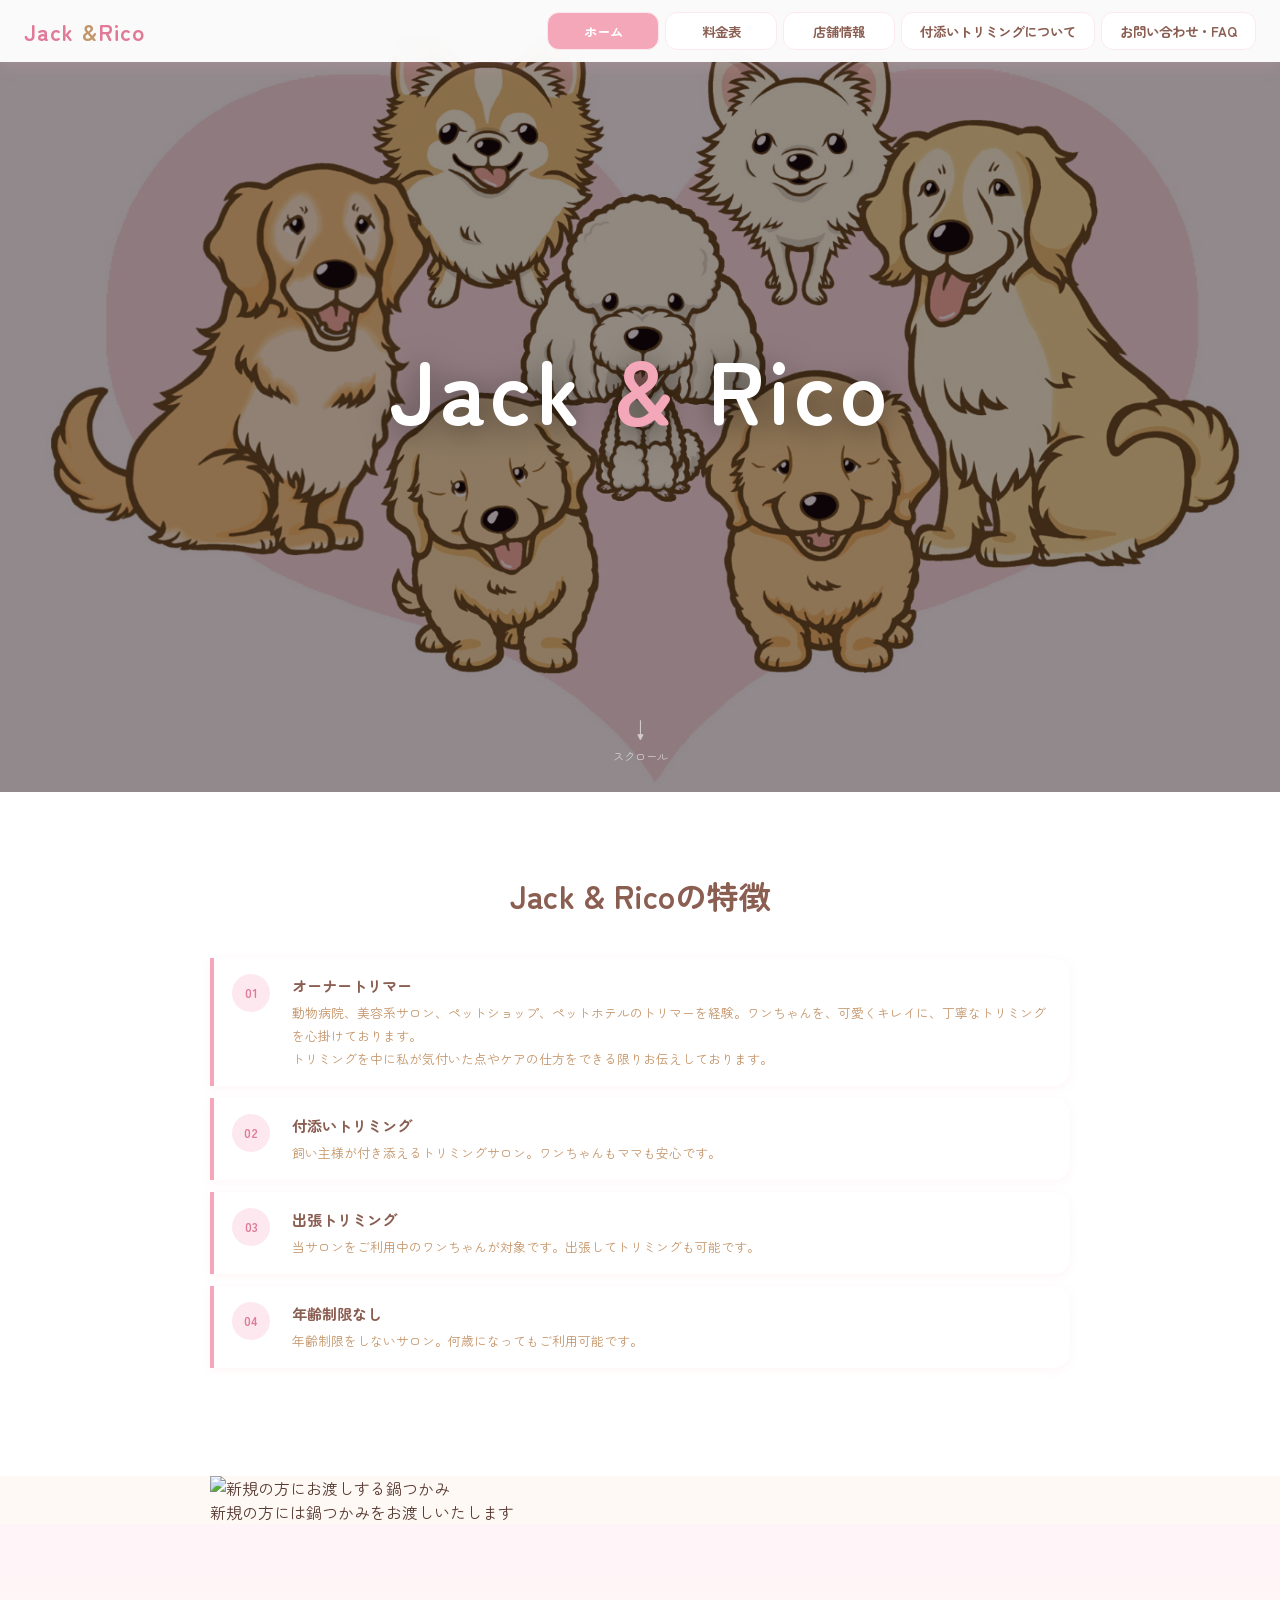
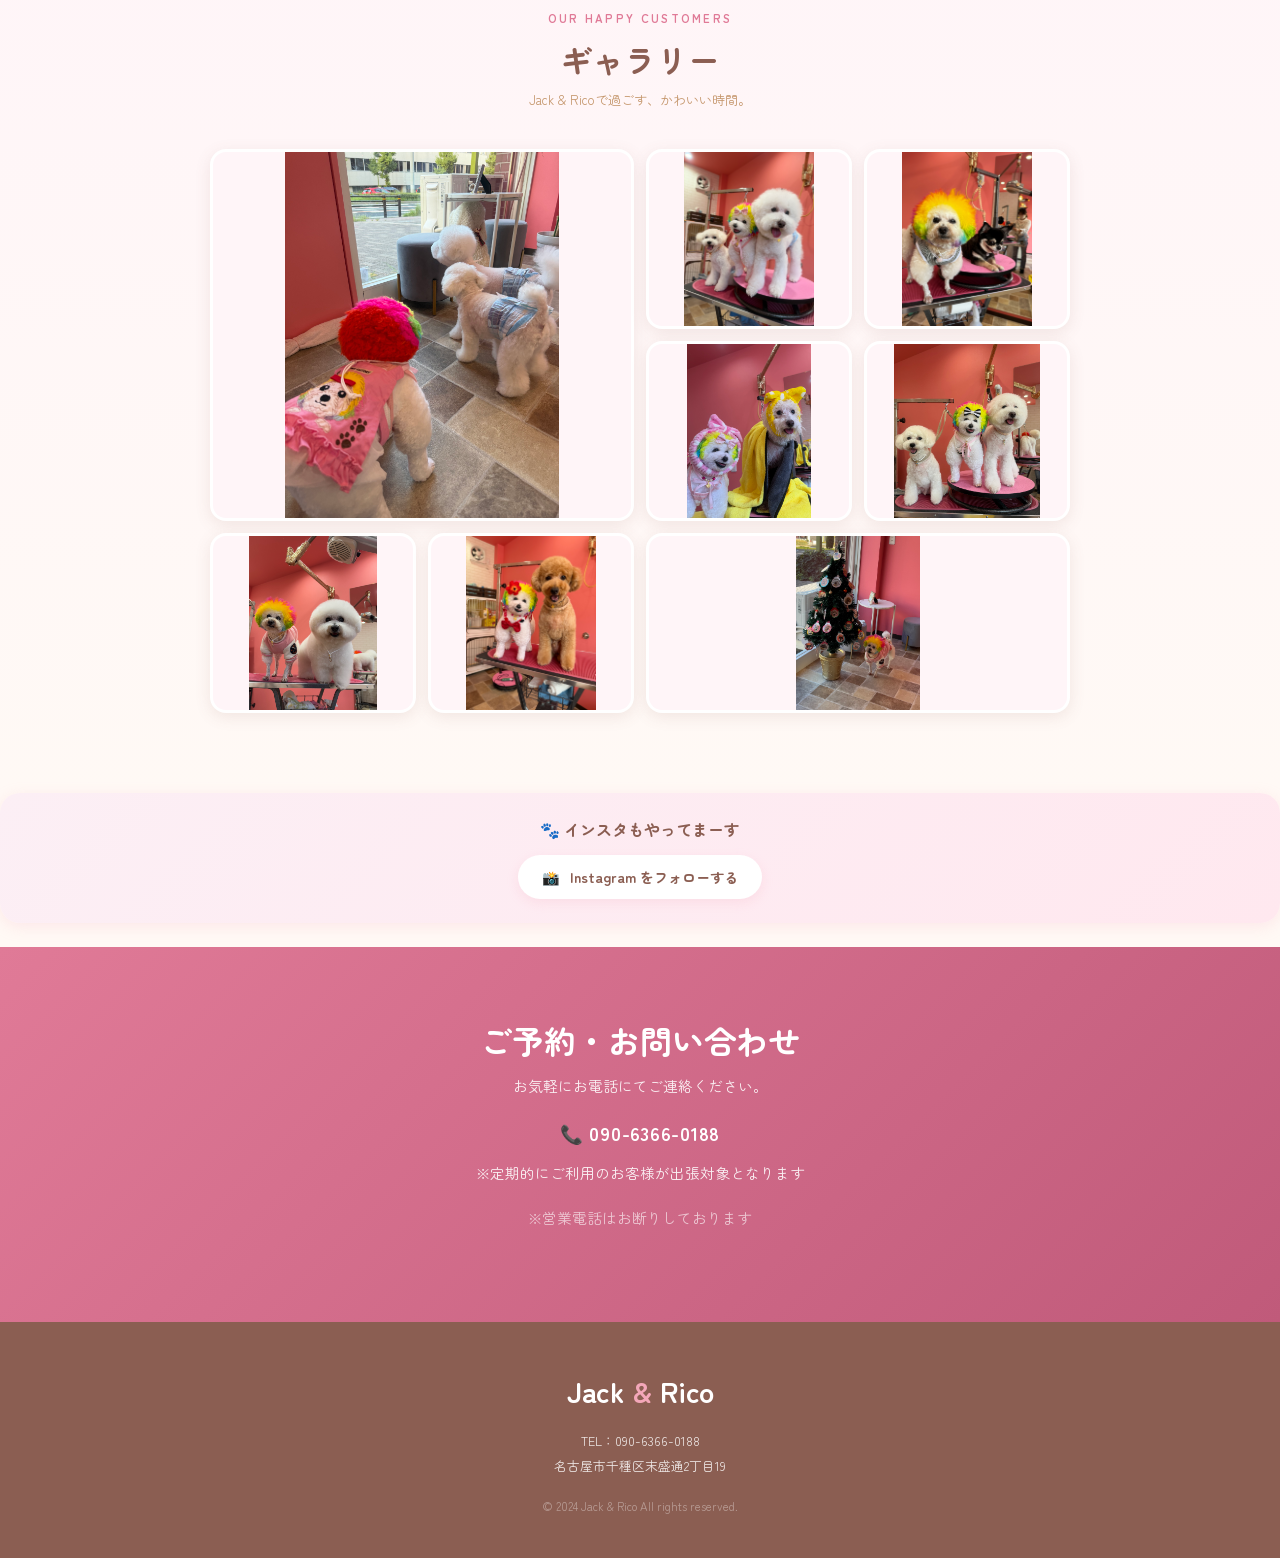
==== commit 2bd3a35a: "Add gift section for new customers Added a new section for gifts for new customers." ====
--- a/index.html
+++ b/index.html
@@ -3,7 +3,7 @@
 <head>
   <meta charset="UTF-8">
   <meta name="viewport" content="width=device-width, initial-scale=1.0">
-  <title>Jack & Rico | </title>
+  <title>Jack & Rico | トリミング </title>
    
       <link rel="icon" type="image/png" href="favicon.png" sizes="48x48">
   <meta name="description" content=" Jack & Rico。定期的にご利用のお客様が対象の出張トリミングサービス。名古屋市内・市外対応。">
@@ -92,7 +92,14 @@
       </div>
     </div>
   </section>
-
+  <section class="gift-section" aria-label="新規のお客様へのプレゼント">
+    <div class="container">
+      <div class="gift-product fade-in">
+        <img class="gift-product-image" src="IMG_1317.jpeg" alt="新規の方にお渡しする鍋つかみ" loading="lazy">
+        <p class="gift-product-text">新規の方には鍋つかみをお渡しいたします</p>
+      </div>
+    </div>
+  </section>
   <!-- ギャラリー -->
   <section class="gallery-section" id="gallery" aria-labelledby="gallery-heading">
     <div class="container">
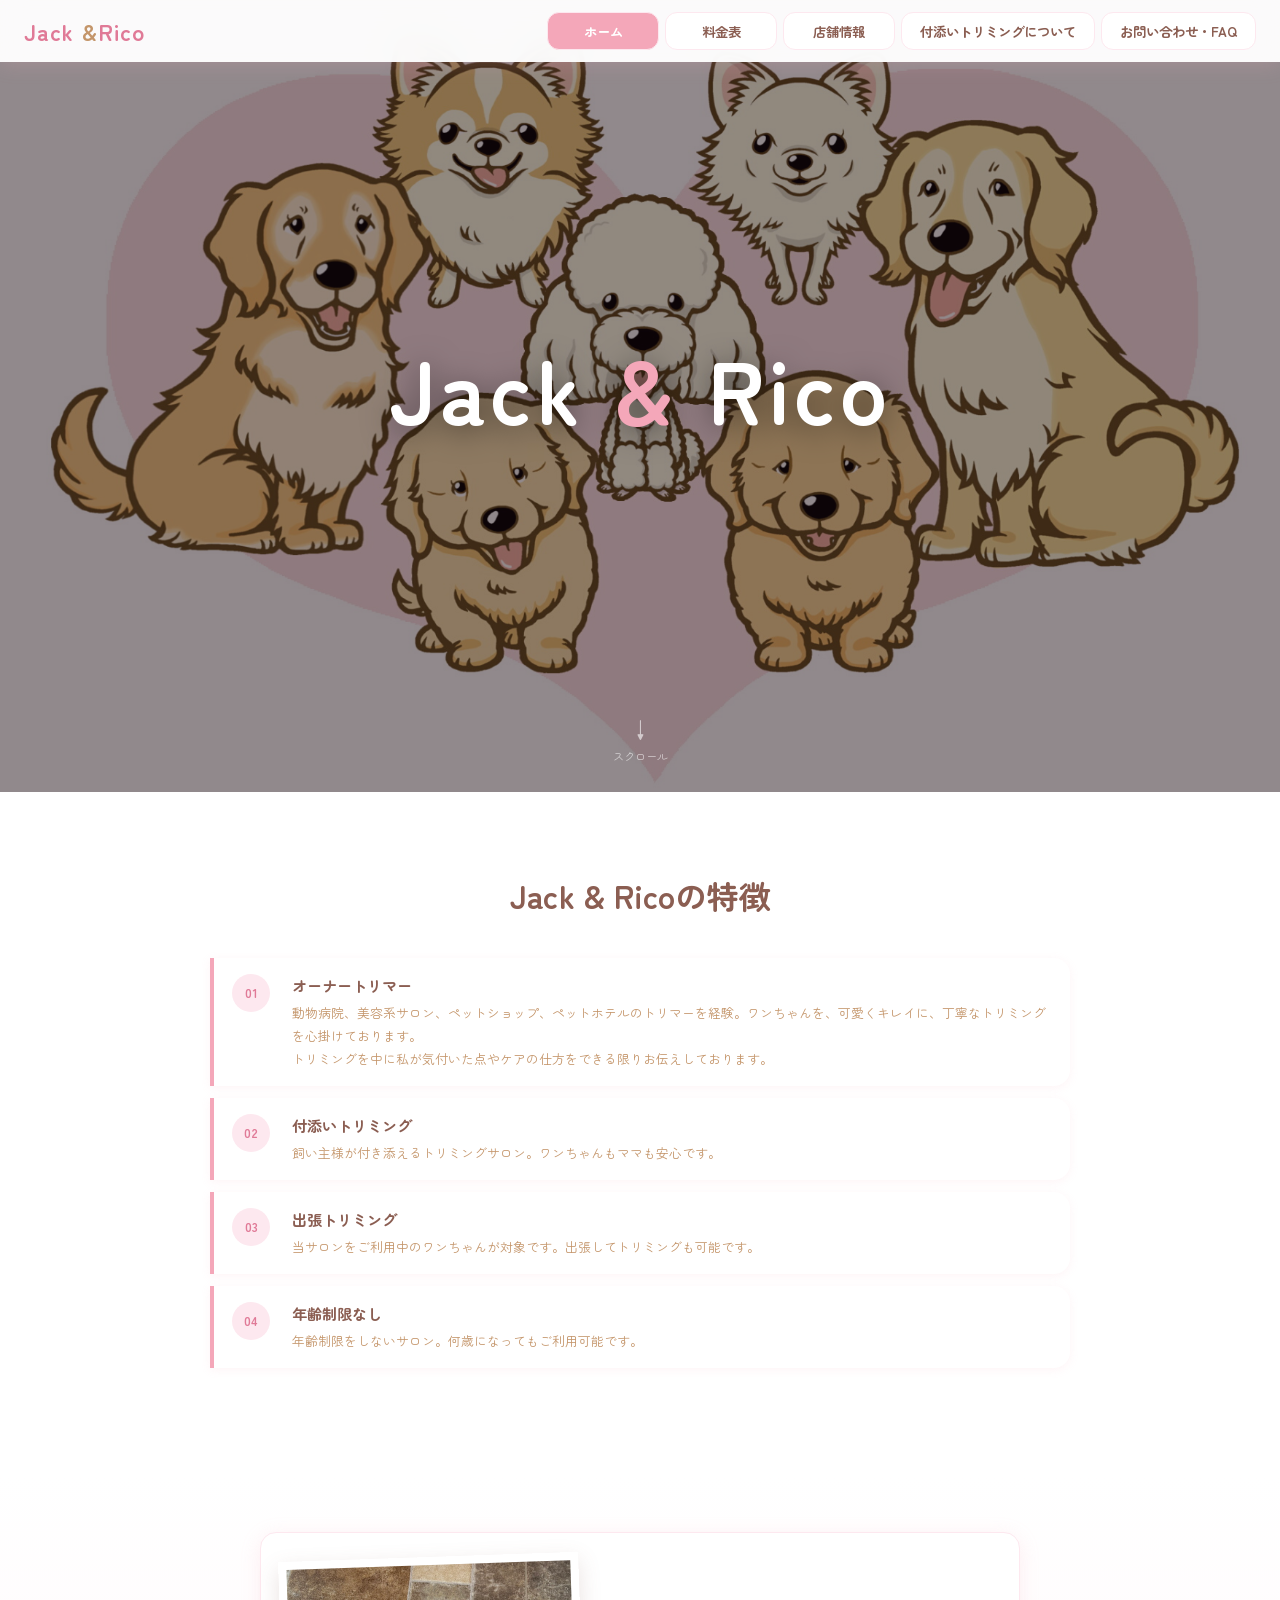
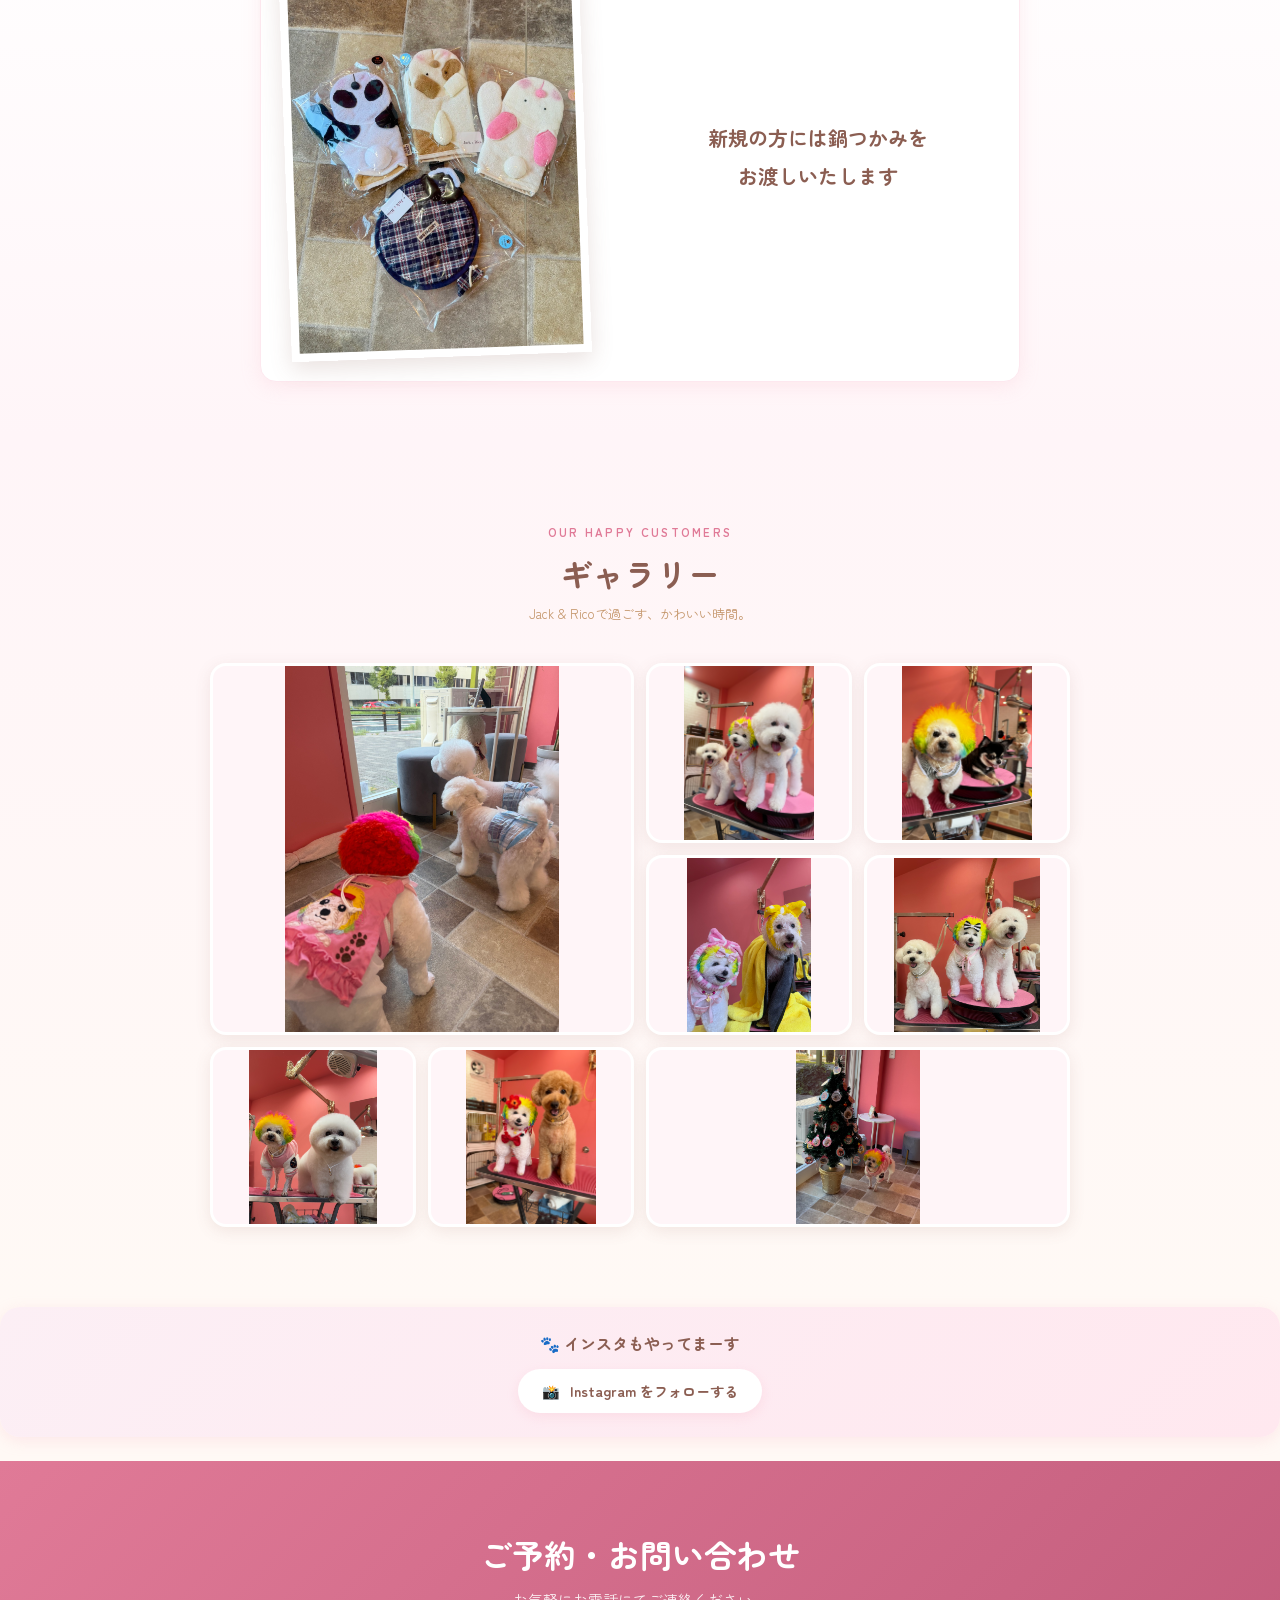
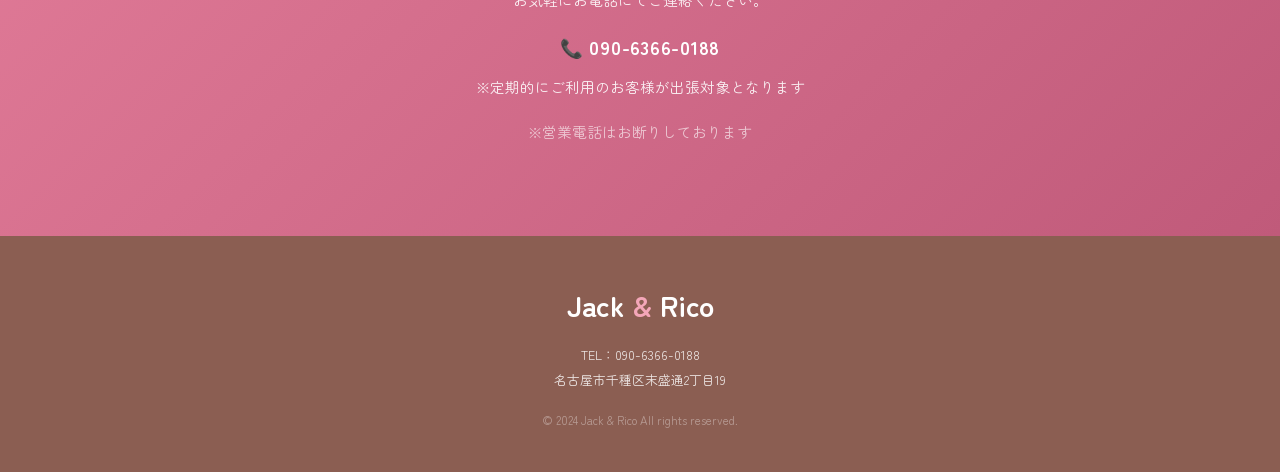
==== commit 463bacc1: "Update index.html" ====
--- a/index.html
+++ b/index.html
@@ -96,7 +96,7 @@
     <div class="container">
       <div class="gift-product fade-in">
         <img class="gift-product-image" src="IMG_1317.jpeg" alt="新規の方にお渡しする鍋つかみ" loading="lazy">
-        <p class="gift-product-text">新規の方には鍋つかみをお渡しいたします</p>
+        <p class="gift-product-text">新規の方には鍋つかみを<br>お渡しいたします</p>
       </div>
     </div>
   </section>
--- a/css/main.css
+++ b/css/main.css
@@ -527,6 +527,40 @@
 }
 .bnav-link:hover, .bnav-link.active { color: var(--pink-deep); }
 .bnav-icon { font-size: 1.4rem; }
+/* ===== NEW CUSTOMER GIFT ===== */
+.gift-section {
+  padding: 56px 0;
+  background: linear-gradient(180deg, white, var(--pink-pale));
+}
+.gift-product {
+  display: grid;
+  grid-template-columns: minmax(0, 300px) minmax(0, 1fr);
+  align-items: center;
+  gap: clamp(24px, 6vw, 56px);
+  width: min(100%, 760px);
+  margin: 0 auto;
+  padding: 24px;
+  background: white;
+  border: 1px solid var(--pink-light);
+  border-radius: var(--radius);
+  box-shadow: var(--shadow);
+}
+.gift-product-image {
+  display: block;
+  width: 100%;
+  aspect-ratio: 3 / 4;
+  object-fit: cover;
+  border: 8px solid white;
+  box-shadow: 0 8px 22px rgba(139,94,82,0.18);
+  transform: rotate(-2deg);
+}
+.gift-product-text {
+  color: var(--brown);
+  font-size: 1.25rem;
+  font-weight: 700;
+  line-height: 1.9;
+  text-align: center;
+}
 
 /* ============================================
    PAGE HEADER（menu・info共通）
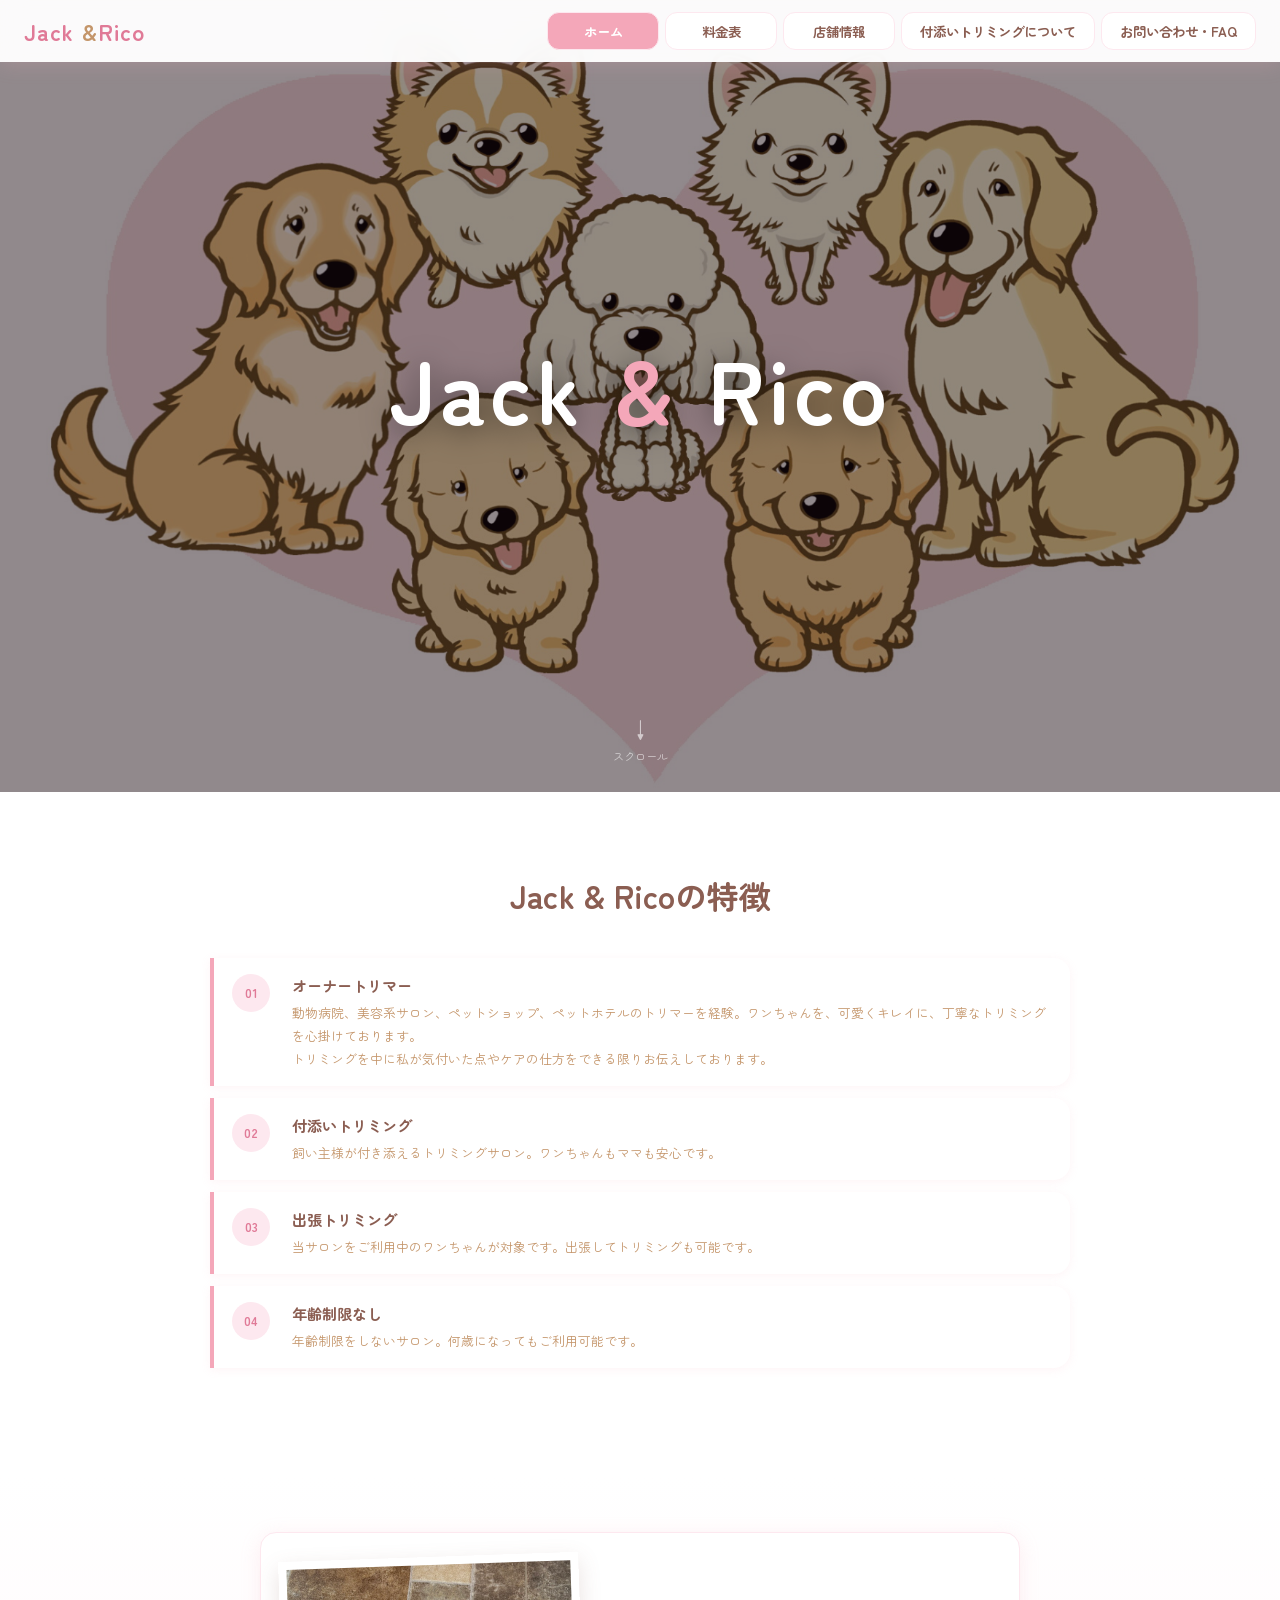
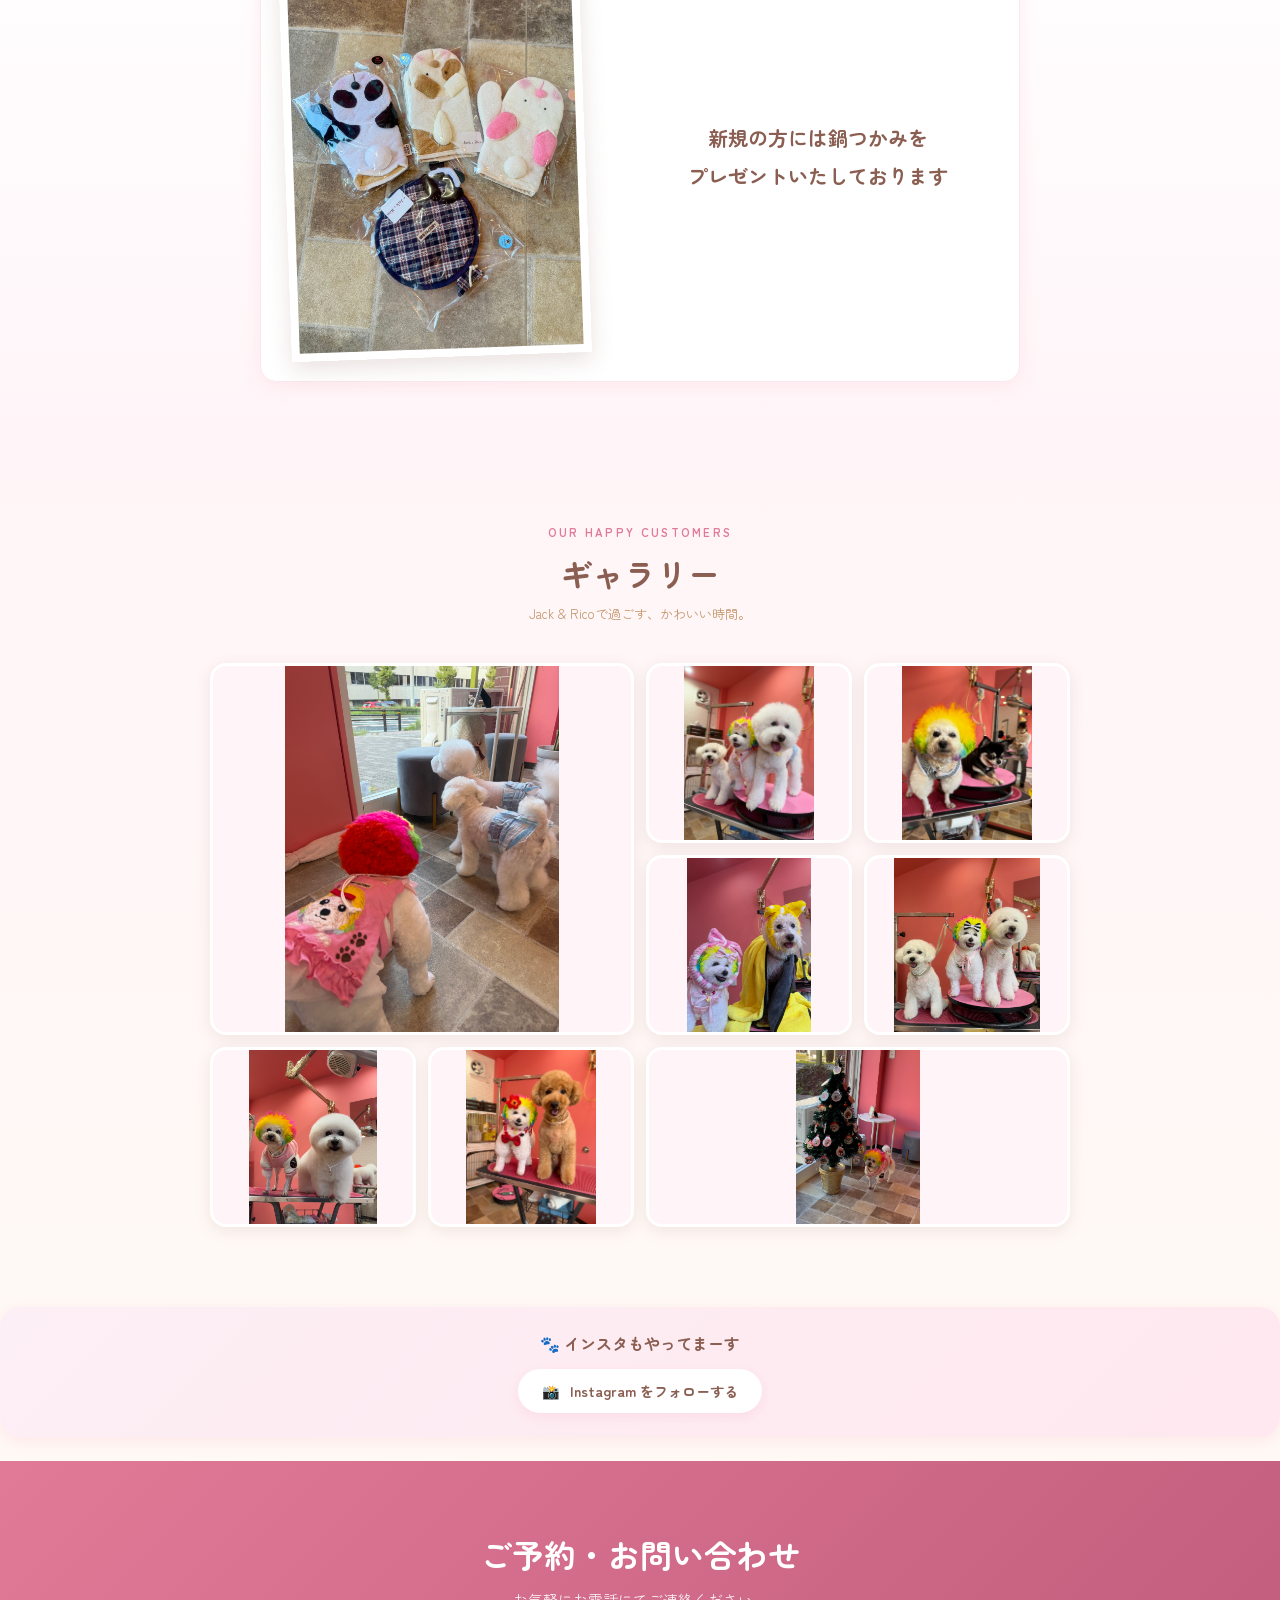
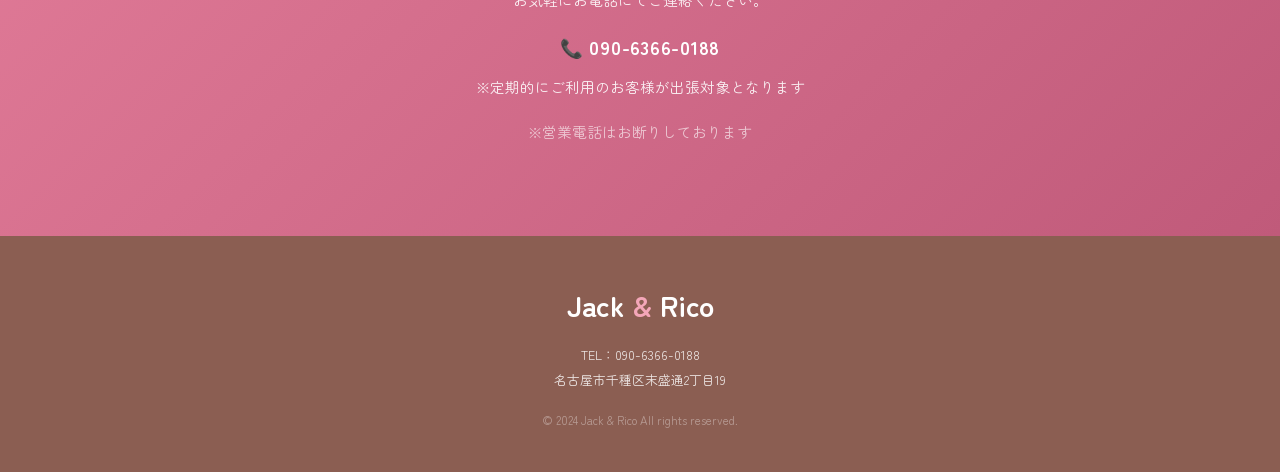
==== commit d4e6f4a6: "Update index.html" ====
--- a/index.html
+++ b/index.html
@@ -95,8 +95,8 @@
   <section class="gift-section" aria-label="新規のお客様へのプレゼント">
     <div class="container">
       <div class="gift-product fade-in">
-        <img class="gift-product-image" src="IMG_1317.jpeg" alt="新規の方にお渡しする鍋つかみ" loading="lazy">
-        <p class="gift-product-text">新規の方には鍋つかみを<br>お渡しいたします</p>
+        <img class="gift-product-image" src="shop.jpeg" alt="新規の方にお渡しする鍋つかみ" loading="lazy">
+        <p class="gift-product-text">新規の方には鍋つかみを<br>プレゼントいたしております</p>
       </div>
     </div>
   </section>
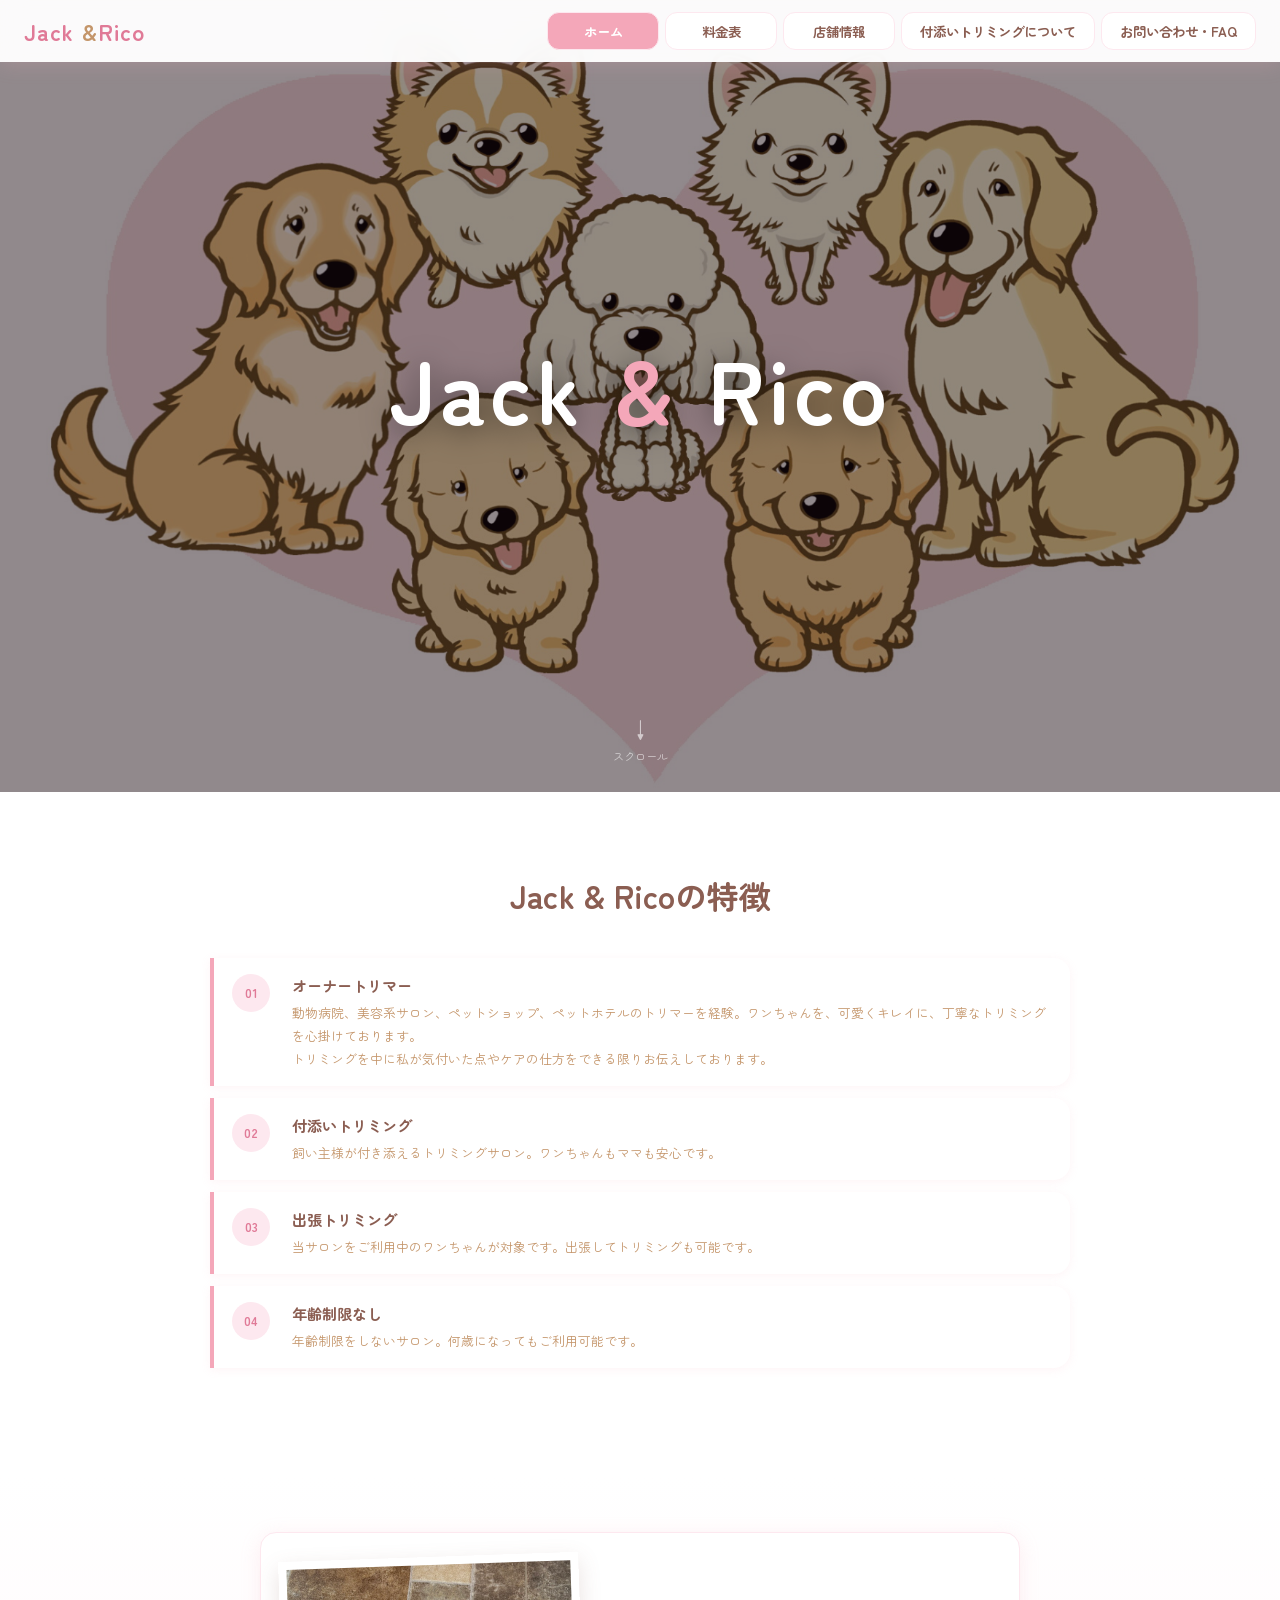
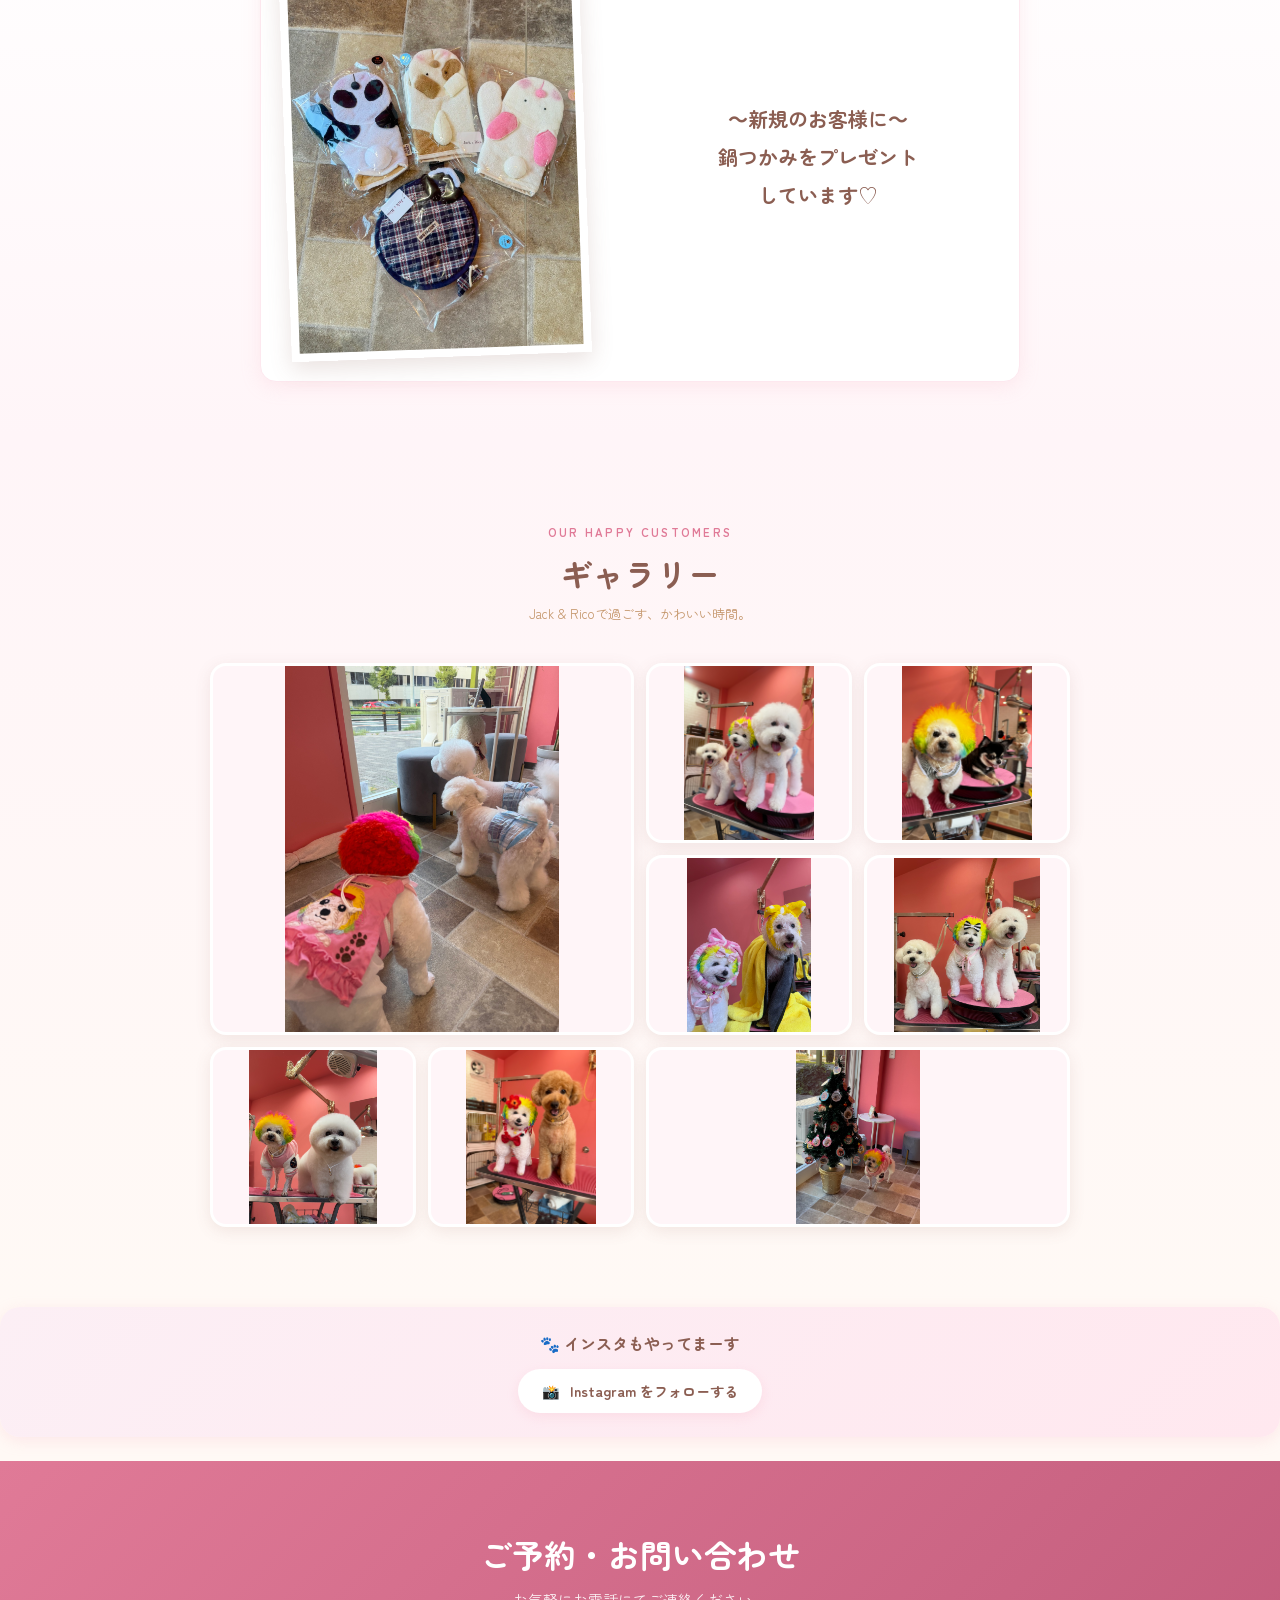
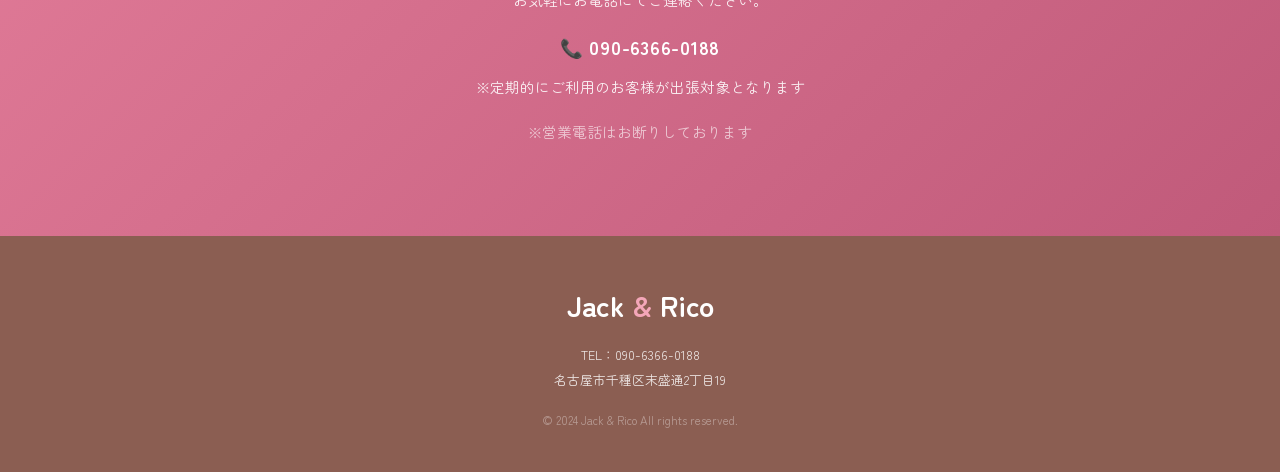
==== commit e0a55303: "Update index.html" ====
--- a/index.html
+++ b/index.html
@@ -96,7 +96,7 @@
     <div class="container">
       <div class="gift-product fade-in">
         <img class="gift-product-image" src="shop.jpeg" alt="新規の方にお渡しする鍋つかみ" loading="lazy">
-        <p class="gift-product-text">新規の方には鍋つかみを<br>プレゼントいたしております</p>
+        <p class="gift-product-text">～新規のお客様に～<br>鍋つかみをプレゼント<br>しています♡</p>
       </div>
     </div>
   </section>
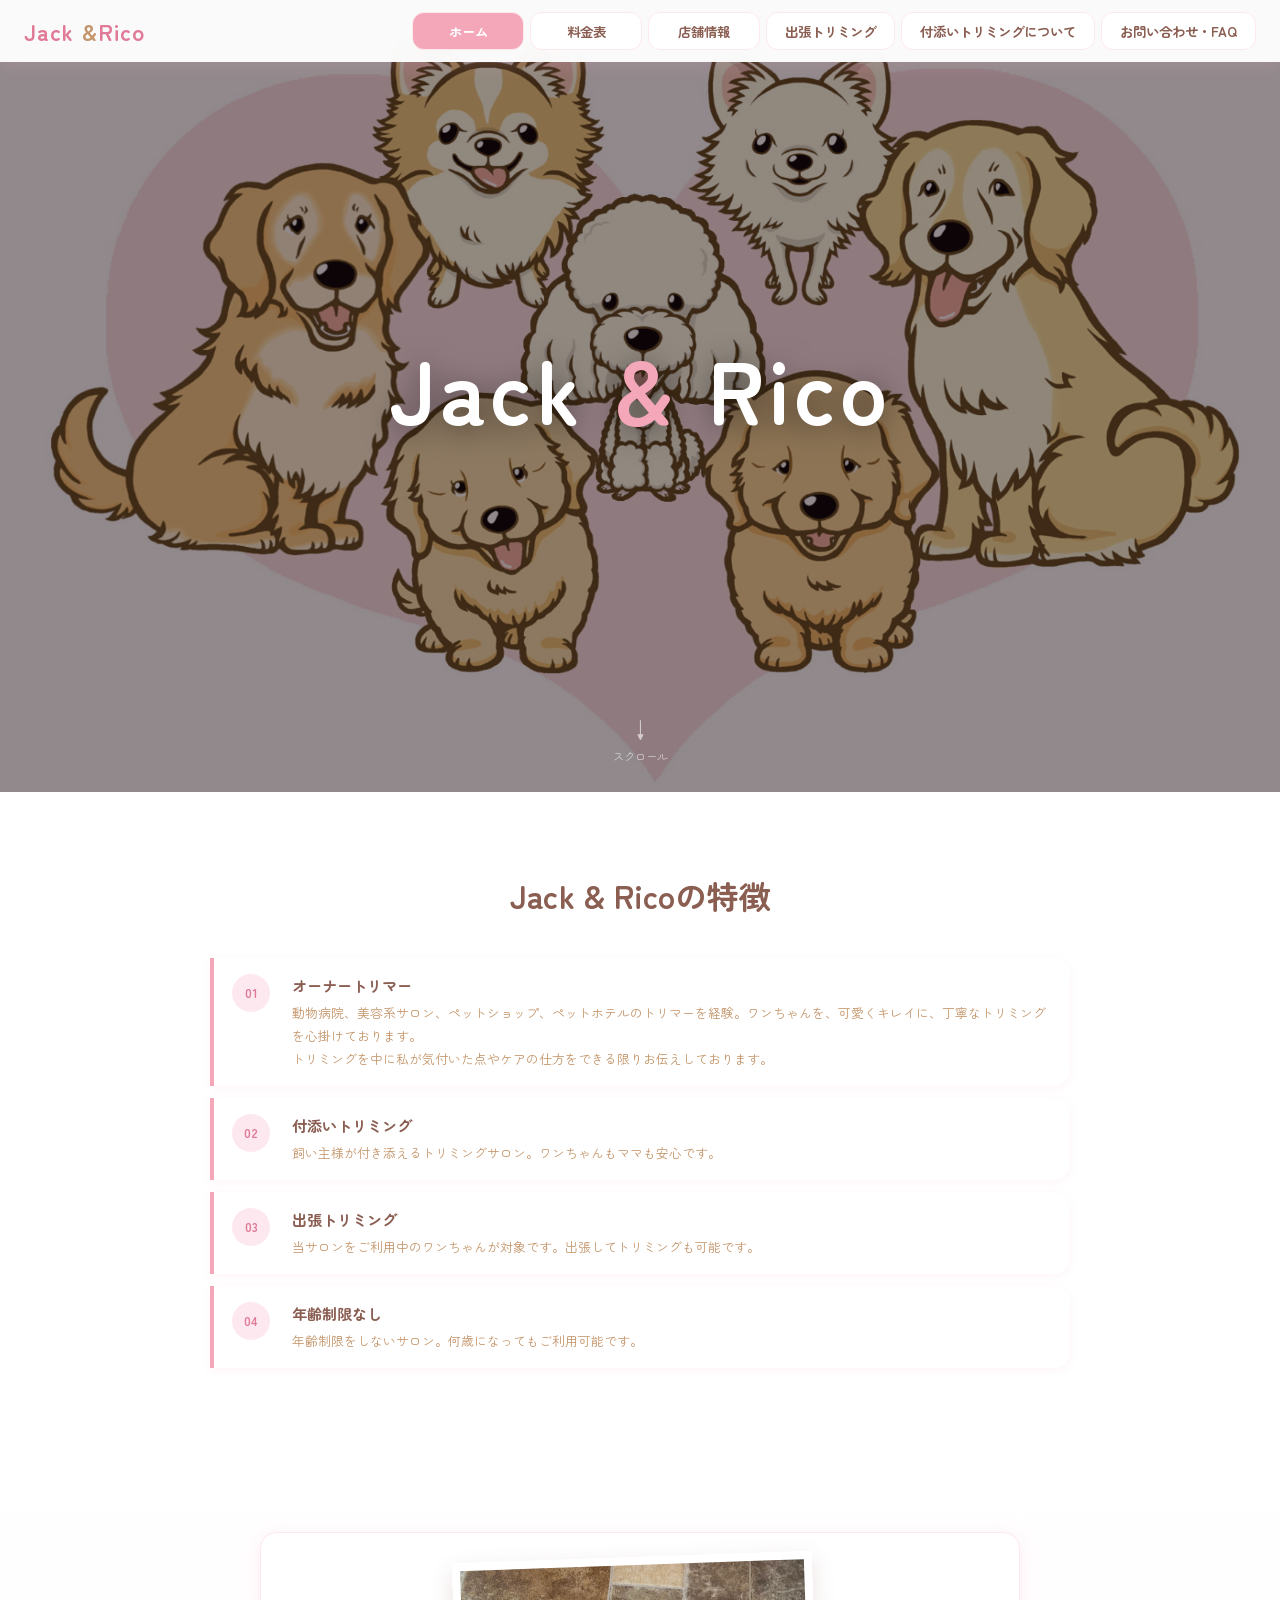
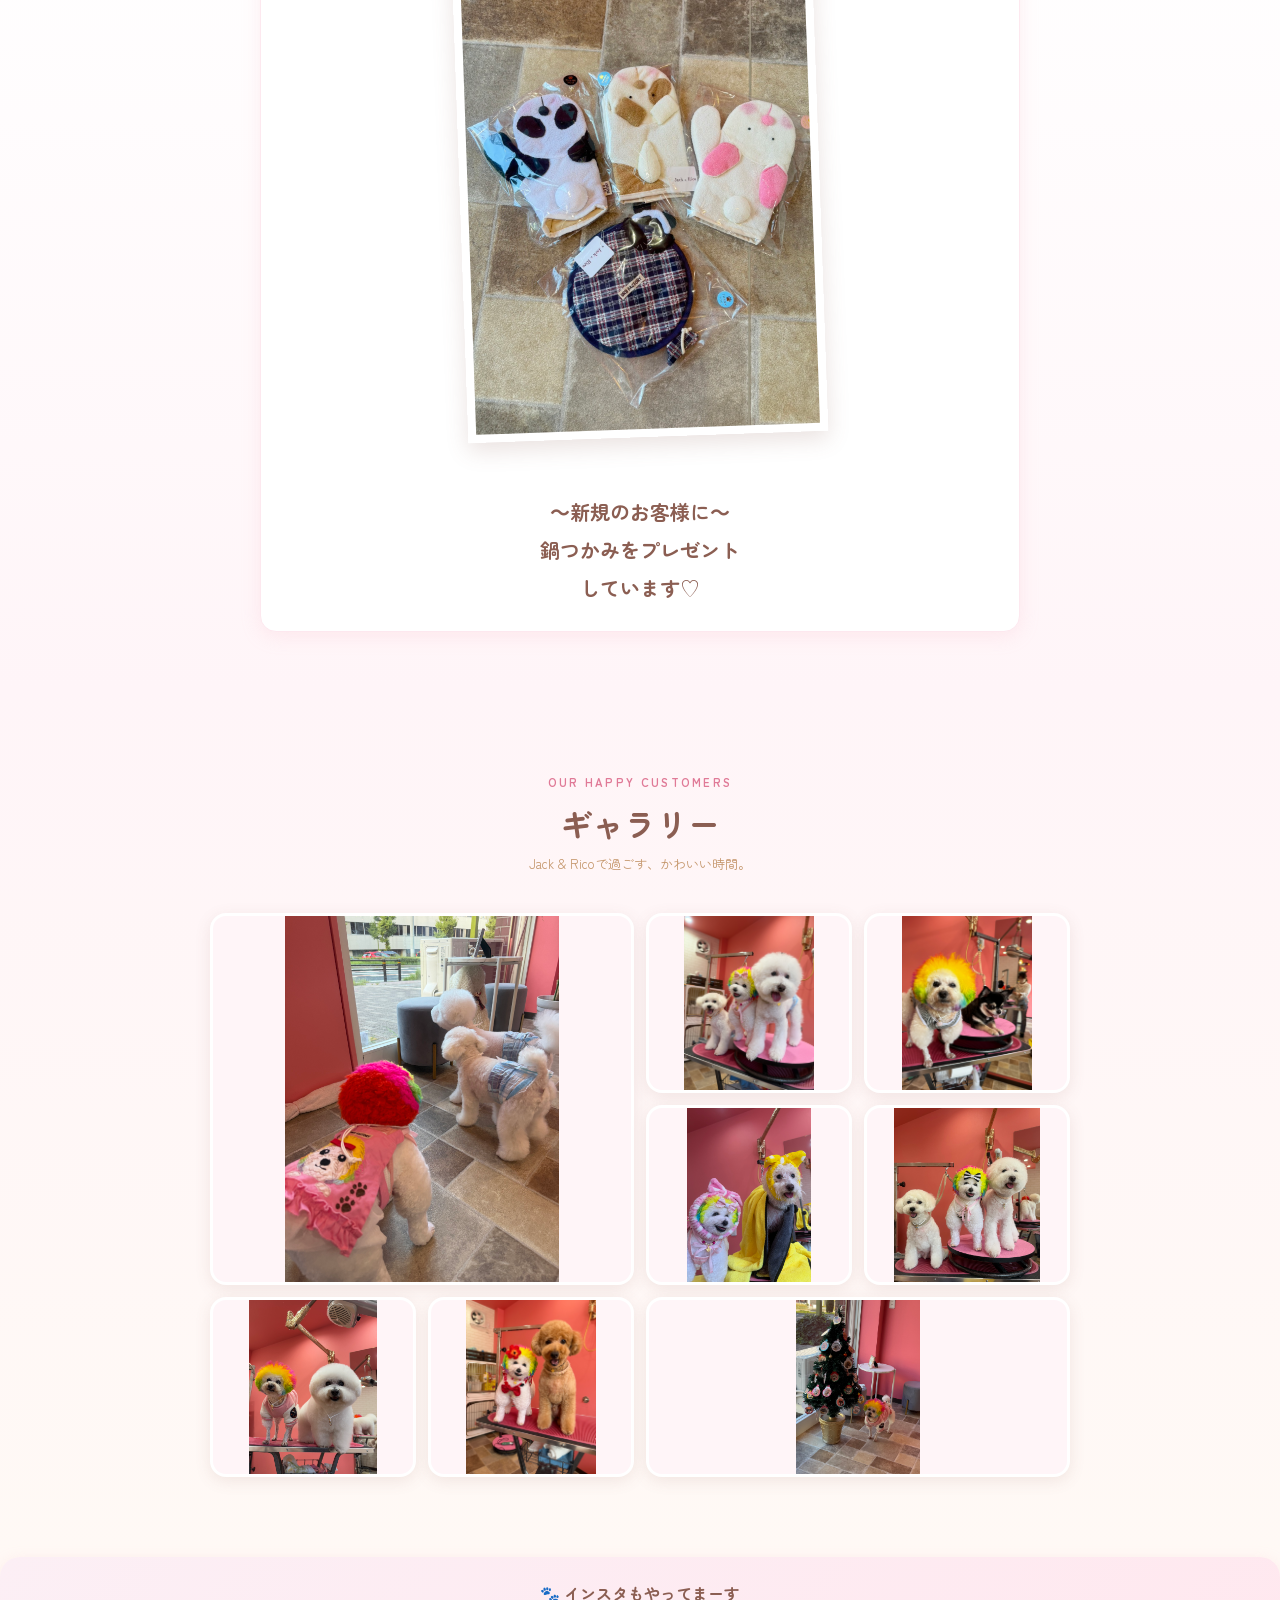
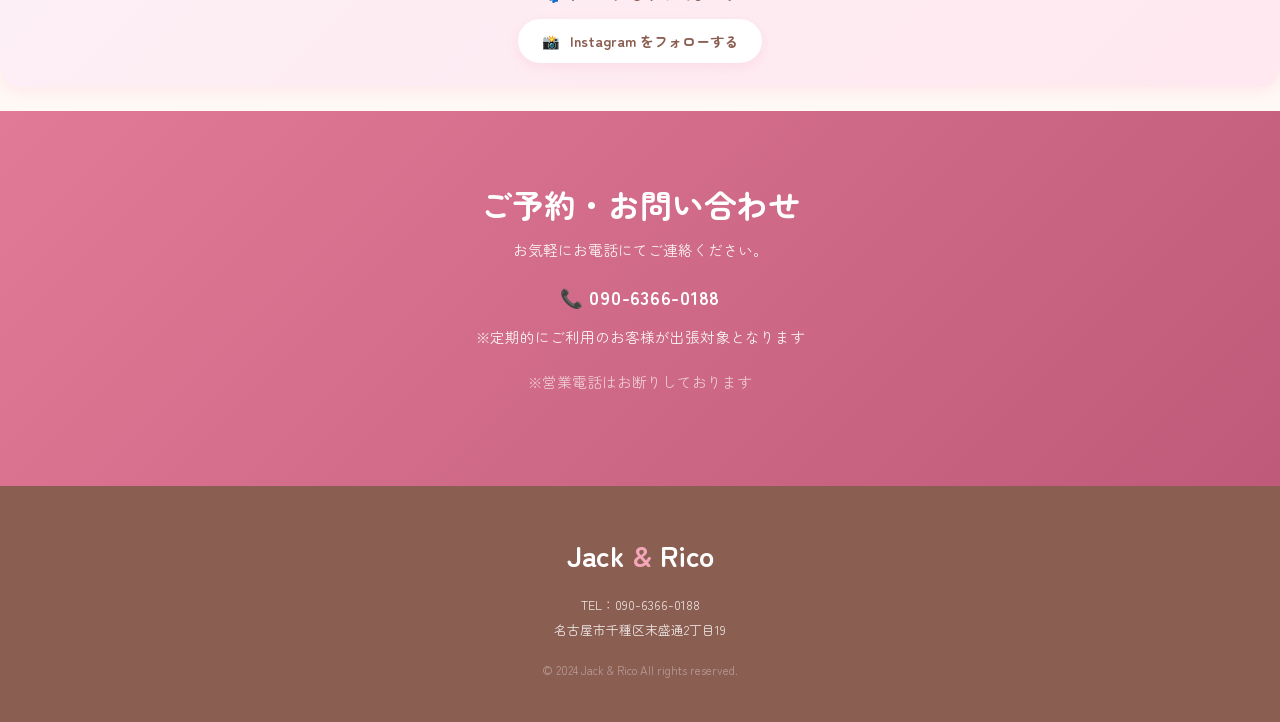
==== commit 366e9400: "Update index.html" ====
--- a/index.html
+++ b/index.html
@@ -20,6 +20,7 @@
       <li><a href="index.html" class="nav-link active">ホーム</a></li>
       <li><a href="menu.html" class="nav-link">料金表</a></li>
       <li><a href="info.html" class="nav-link ">店舗情報</a></li>
+      <li><a href="travel.html" class="nav-link">出張トリミング</a></li>
       <li><a href="trimming.html" class="nav-link">付添いトリミングについて</a></li>
        <li><a href="option.html" class="nav-link">お問い合わせ・FAQ</a></li>
     </ul>
@@ -35,6 +36,7 @@
       <li><a href="index.html" class="mobile-link">🏠 ホーム</a></li>
       <li><a href="menu.html" class="mobile-link">🐾 料金表</a></li>
       <li><a href="info.html" class="mobile-link">📍 店舗情報</a></li>
+       <li><a href="travel.html" class="mobile-link">🚗 出張トリミング</a></li>
       <li><a href="trimming.html" class="mobile-link">付添いトリミングについて</a></li>
       <li><a href="option.html" class="mobile-link active">💌 お問い合わせ・FAQ</a></li>
     </ul>
--- a/css/main.css
+++ b/css/main.css
@@ -534,7 +534,7 @@
 }
 .gift-product {
   display: grid;
-  grid-template-columns: minmax(0, 300px) minmax(0, 1fr);
+grid-template-columns: minmax(0, 1fr);
   align-items: center;
   gap: clamp(24px, 6vw, 56px);
   width: min(100%, 760px);
@@ -547,7 +547,8 @@
 }
 .gift-product-image {
   display: block;
-  width: 100%;
+  width: min(100%, 360px);
+  margin: 0 auto;
   aspect-ratio: 3 / 4;
   object-fit: cover;
   border: 8px solid white;
@@ -1371,6 +1372,69 @@
     gap: 16px;
   }
 
+
+   
+.travel-detail-grid {
+  display: grid;
+  grid-template-columns: minmax(0, 0.9fr) minmax(0, 1.1fr);
+  align-items: start;
+  gap: 20px;
+}
+
+.travel-fee-table {
+  margin-bottom: 0;
+}
+
+.travel-prep h3,
+.travel-eligibility h2 {
+  font-family: 'Zen Maru Gothic', sans-serif;
+  font-size: 0.95rem;
+  color: var(--brown);
+  margin-bottom: 10px;
+}
+
+.travel-prep ol,
+.travel-notes ul {
+  padding-left: 1.4em;
+}
+
+.travel-prep li,
+.travel-notes li {
+  margin-bottom: 8px;
+}
+
+.travel-prep li:last-child,
+.travel-notes li:last-child {
+  margin-bottom: 0;
+}
+
+.travel-prep li span {
+  font-size: 0.75rem;
+}
+
+.travel-cancel-table {
+  margin-bottom: 0;
+}
+
+.travel-cancel-table strong {
+  color: var(--pink-deep);
+}
+
+.travel-notes .note-card {
+  margin-bottom: 0;
+}
+
+@media (max-width: 700px) {
+  .travel-detail-grid {
+    grid-template-columns: 1fr;
+    gap: 14px;
+  }
+}
+
+@media (min-width: 641px) and (max-width: 1080px) {
+  .nav-links { display: none; }
+  .hamburger { display: flex; }
+}
   .trimming-images img {
     aspect-ratio: auto;
   }
